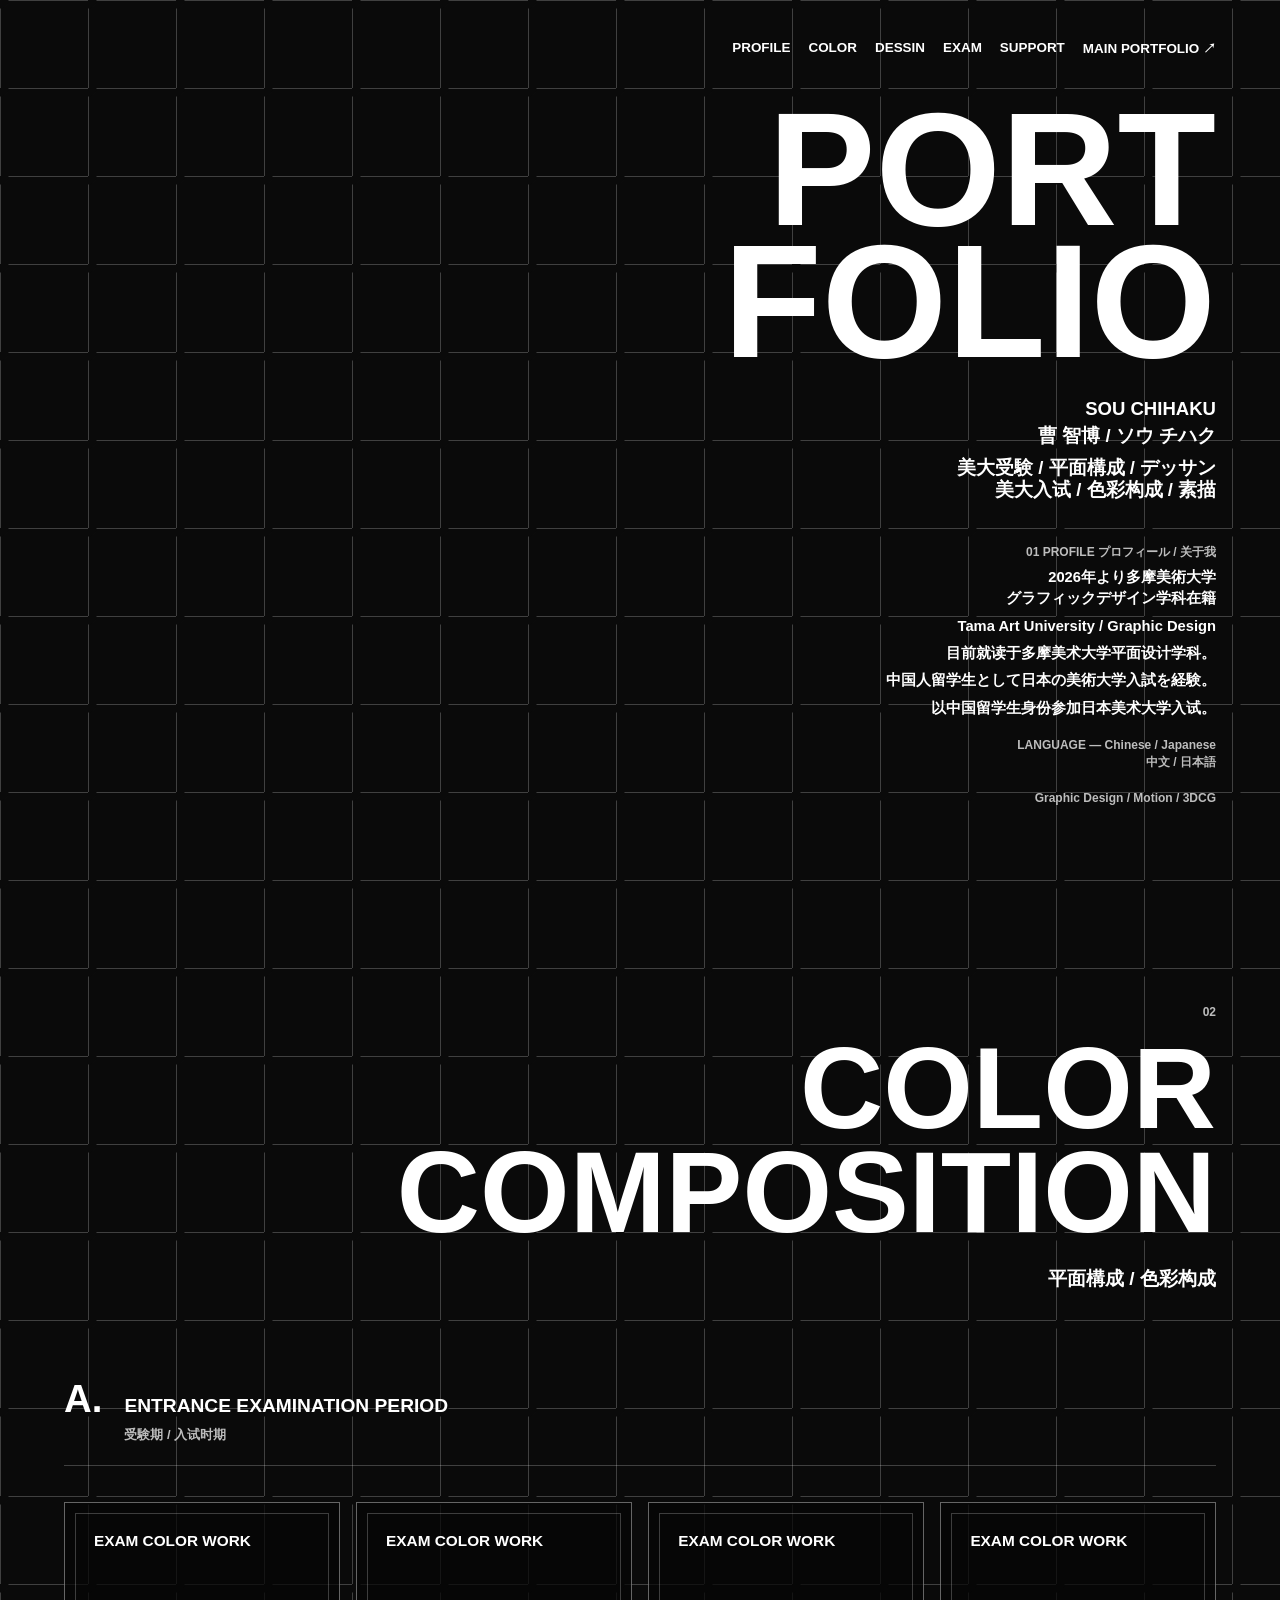
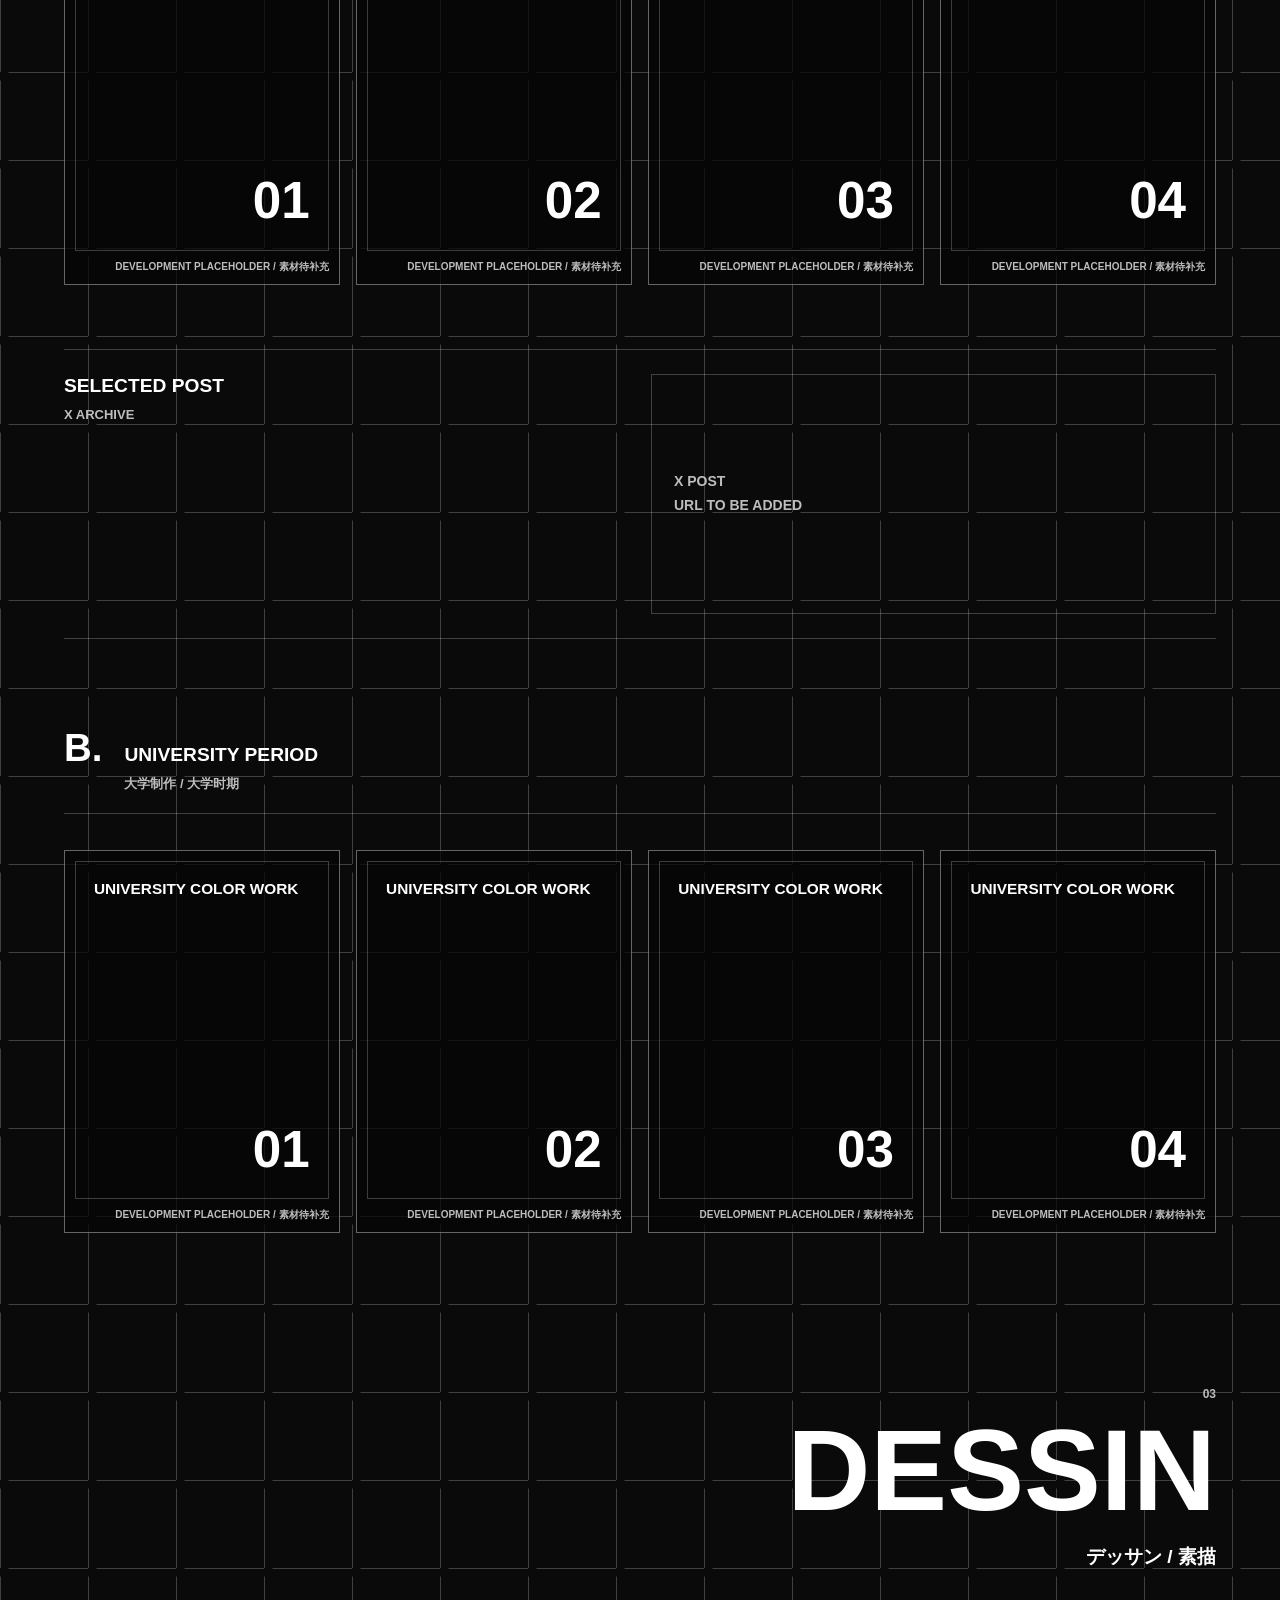
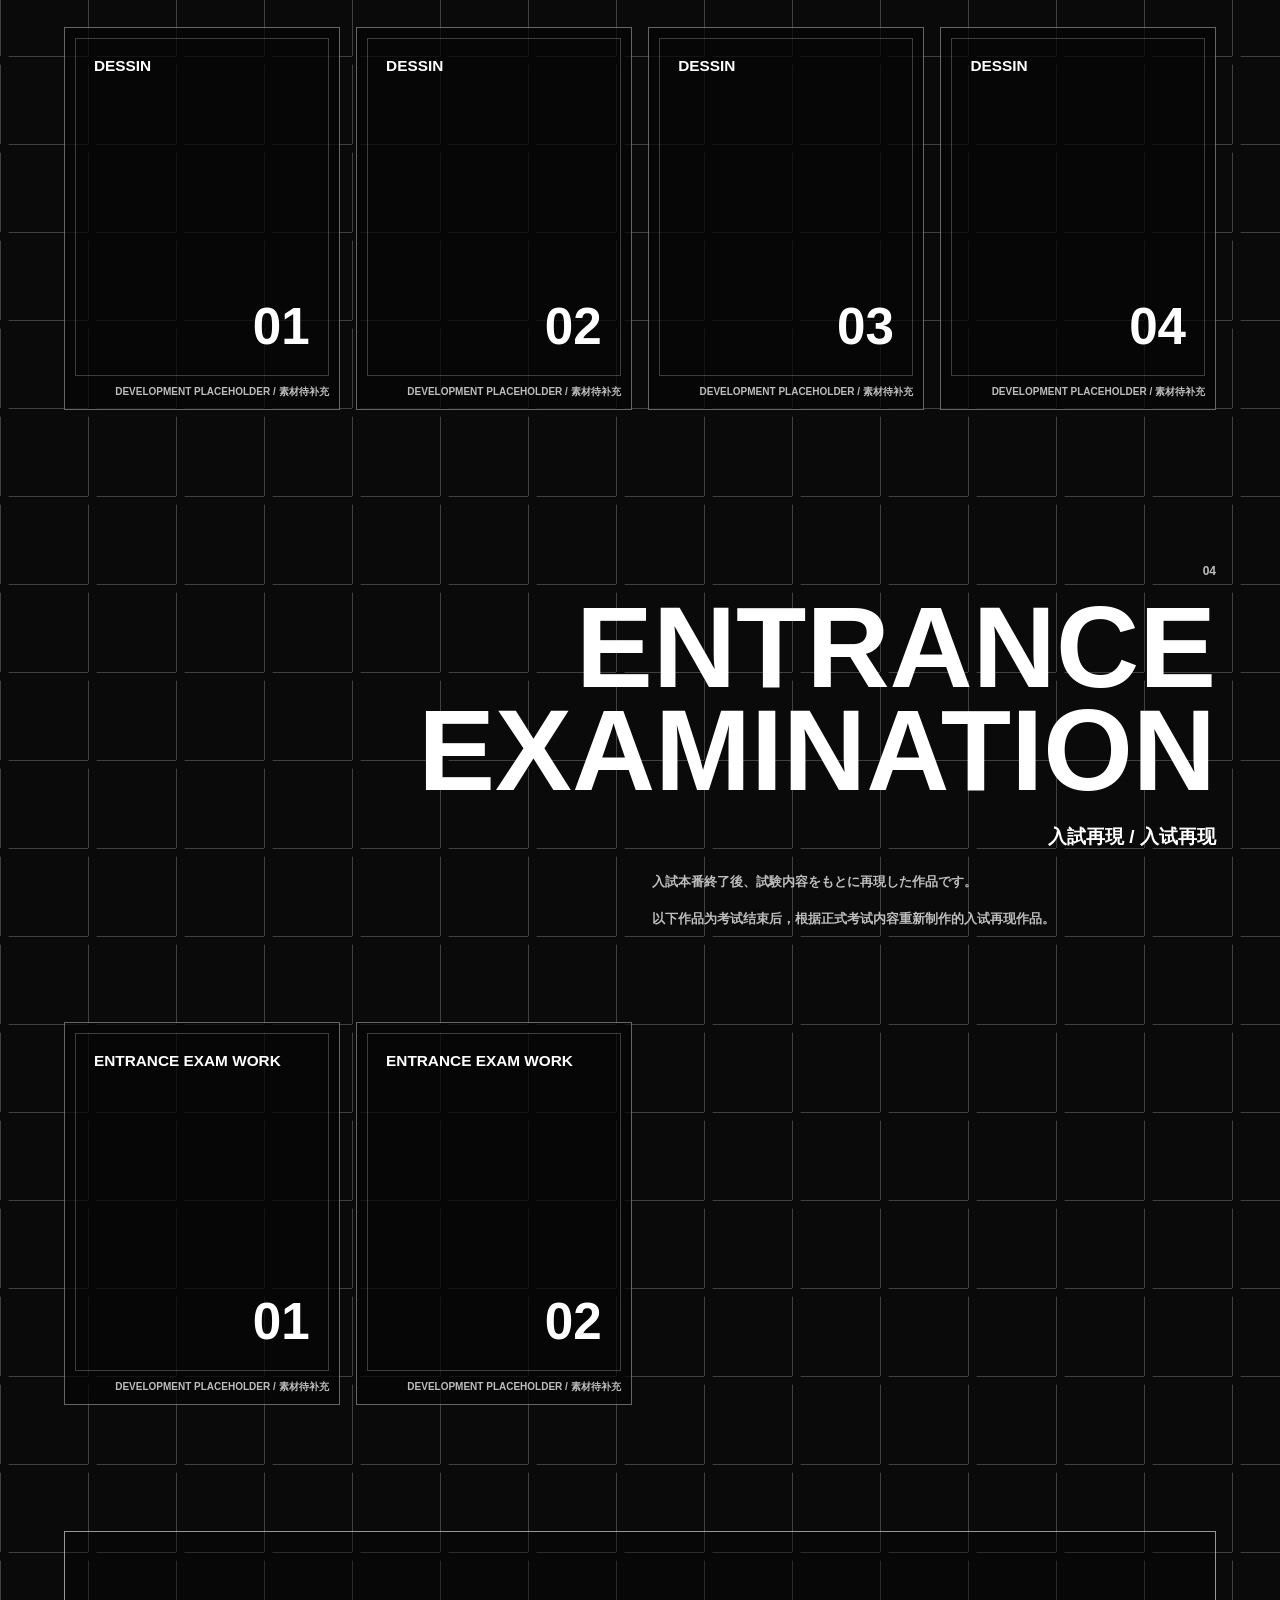
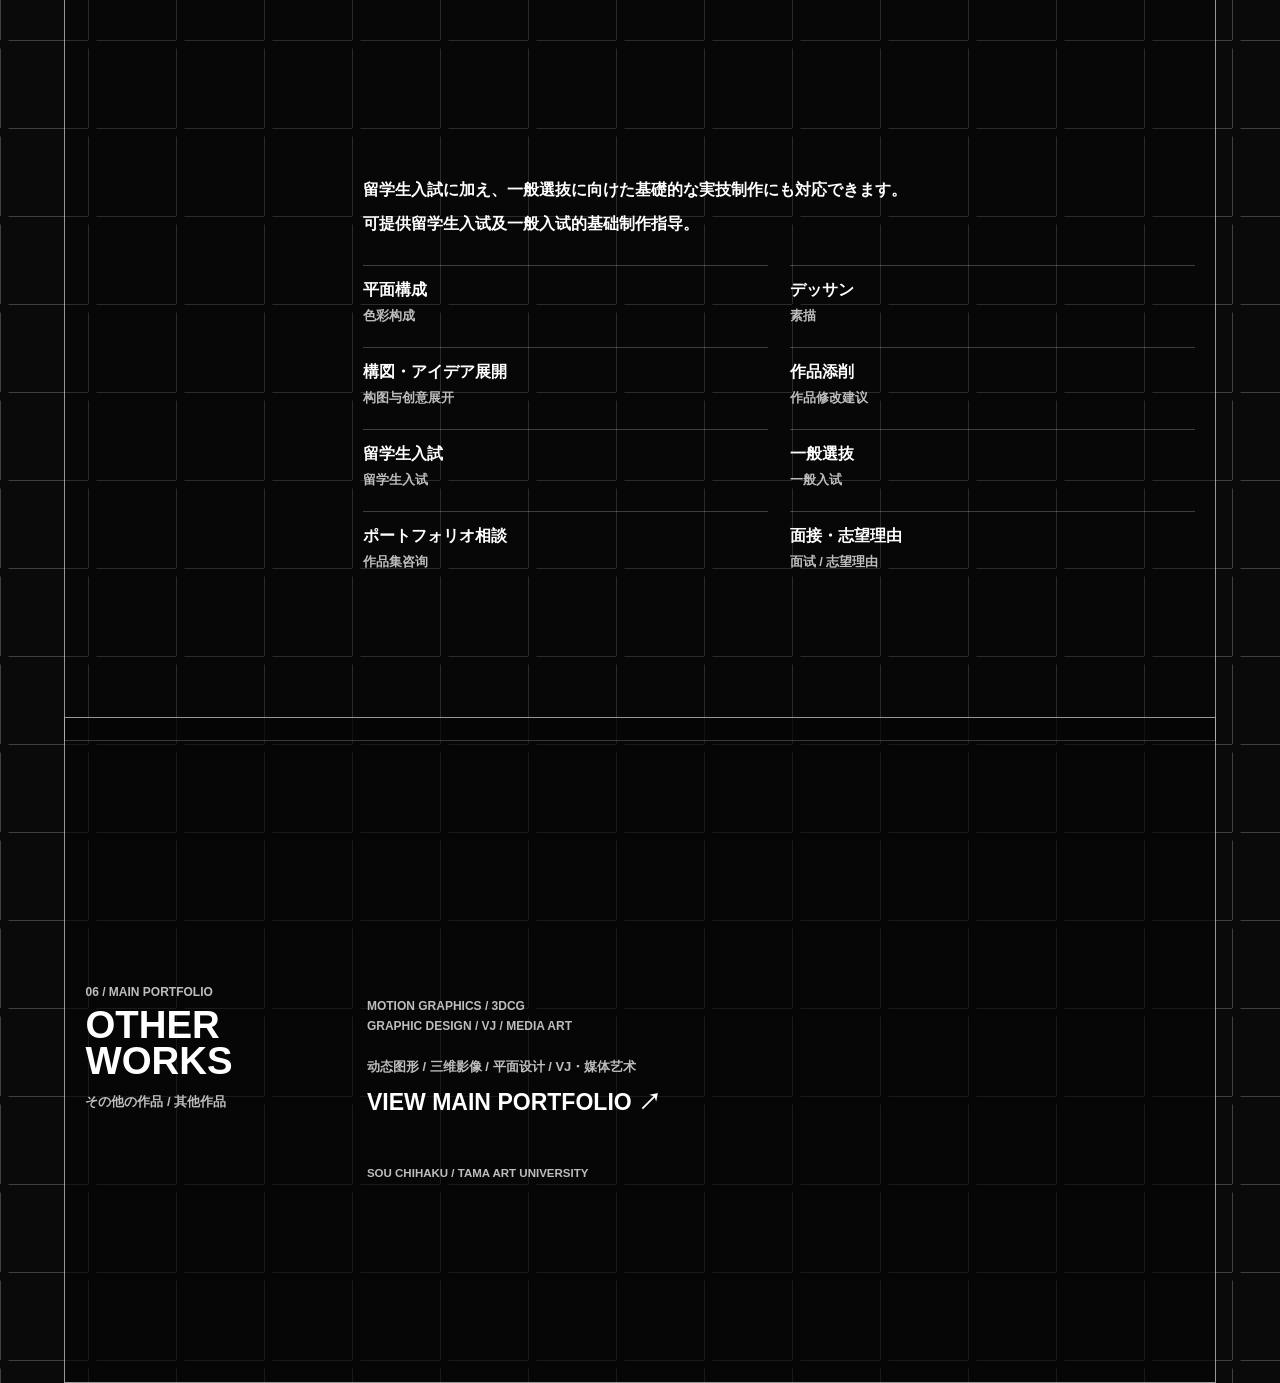
==== index.html @ 1d5bc22a "Build local exam portfolio using main portfolio design system" ====
<!doctype html>
<html lang="ja">
<head>
  <meta charset="utf-8">
  <meta name="viewport" content="width=device-width, initial-scale=1">
  <title>SOU CHIHAKU | 美大受験・入试作品集</title>
  <meta name="description" content="多摩美術大学グラフィックデザイン学科在籍。平面構成・デッサン・入試再現。曹智博的美术大学入试作品集与可指导内容。">
  <link rel="icon" href="favicon.svg" type="image/svg+xml">
  <link rel="stylesheet" href="styles.css">
  <link rel="stylesheet" href="exam.css">
  <script src="works.js" defer></script>
  <script src="exam.js" defer></script>
</head>
<body>
<a class="skip-link back-link" href="#profile">本文へ / 跳至正文</a>
<main class="poster" id="top" aria-label="SOU CHIHAKU exam portfolio">
  <div class="grid-field" aria-hidden="true"></div>
  <header class="site-header">
    <nav class="nav" aria-label="Portfolio navigation">
      <a href="#profile">PROFILE</a><a href="#color">COLOR</a><a href="#dessin">DESSIN</a><a href="#exam">EXAM</a><a href="#support">SUPPORT</a><a href="https://souchihaku.works" target="_blank" rel="noopener">MAIN PORTFOLIO ↗</a>
    </nav>
  </header>
  <section class="intro" id="profile" aria-label="01 Profile / プロフィール / 关于我">
    <h1>PORT<br>FOLIO</h1>
    <div class="hero-name"><p>SOU CHIHAKU</p><p>曹 智博 / ソウ チハク</p></div>
    <p class="hero-role"><span lang="ja">美大受験 / 平面構成 / デッサン</span><span lang="zh-CN">美大入试 / 色彩构成 / 素描</span></p>
    <div class="profile-lines">
      <p class="profile-label">01 PROFILE <span lang="ja">プロフィール</span> / <span lang="zh-CN">关于我</span></p>
      <p lang="ja">2026年より多摩美術大学<br>グラフィックデザイン学科在籍</p>
      <p lang="en">Tama Art University / Graphic Design</p>
      <p lang="zh-CN">目前就读于多摩美术大学平面设计学科。</p>
      <p lang="ja">中国人留学生として日本の美術大学入試を経験。</p>
      <p lang="zh-CN">以中国留学生身份参加日本美术大学入试。</p>
      <p class="profile-label">LANGUAGE — Chinese / Japanese<br><span lang="zh-CN">中文</span> / <span lang="ja">日本語</span></p>
      <p class="profile-label">Graphic Design / Motion / 3DCG</p>
    </div>
  </section>
  <section class="project-detail category-page exam-section" id="color" aria-labelledby="color-title">
    <header class="section-heading"><span class="section-number">02</span><h2 id="color-title">COLOR<br>COMPOSITION</h2><p><span lang="ja">平面構成</span> / <span lang="zh-CN">色彩构成</span></p></header>
    <section class="work-group" aria-labelledby="exam-color-title">
      <header class="period-heading"><span>A.</span><div><h3 id="exam-color-title">ENTRANCE EXAMINATION PERIOD</h3><p><span lang="ja">受験期</span> / <span lang="zh-CN">入试时期</span></p></div></header>
      <div class="dessin-gallery" data-works="examColor" aria-label="受験期の平面構成 / 入试时期色彩构成"></div>
      <aside class="x-archive" aria-labelledby="x-title">
        <div class="x-heading"><h3 id="x-title">SELECTED POST</h3><p>X ARCHIVE</p></div>
        <div class="x-content"><div id="x-embed"></div><p class="x-status" id="x-status" role="status">X POST<br>URL TO BE ADDED</p><a id="x-fallback" class="back-link" target="_blank" rel="noopener" hidden>View on X ↗</a></div>
      </aside>
    </section>
    <section class="work-group" aria-labelledby="university-color-title">
      <header class="period-heading"><span>B.</span><div><h3 id="university-color-title">UNIVERSITY PERIOD</h3><p><span lang="ja">大学制作</span> / <span lang="zh-CN">大学时期</span></p></div></header>
      <div class="dessin-gallery" data-works="universityColor" aria-label="大学制作の平面構成 / 大学时期色彩构成"></div>
    </section>
  </section>
  <section class="project-detail category-page exam-section" id="dessin" aria-labelledby="dessin-title">
    <header class="section-heading"><span class="section-number">03</span><h2 id="dessin-title">DESSIN</h2><p><span lang="ja">デッサン</span> / <span lang="zh-CN">素描</span></p></header>
    <div class="dessin-gallery" data-works="dessin" aria-label="デッサン作品 / 素描作品"></div>
  </section>
  <section class="project-detail category-page exam-section" id="exam" aria-labelledby="exam-title">
    <header class="section-heading"><span class="section-number">04</span><h2 id="exam-title">ENTRANCE<br>EXAMINATION</h2><p><span lang="ja">入試再現</span> / <span lang="zh-CN">入试再现</span></p></header>
    <div class="category-description"><p lang="ja">入試本番終了後、試験内容をもとに再現した作品です。</p><p lang="zh-CN">以下作品为考试结束后，根据正式考试内容重新制作的入试再现作品。</p></div>
    <div class="dessin-gallery" data-works="entranceExam" aria-label="入試再現作品 / 入试再现作品"></div>
  </section>
  <section class="about-section support-section" id="support" aria-labelledby="support-title">
    <div class="about-heading"><span>05</span><h2 id="support-title">SUPPORT</h2><p><span lang="ja">指導可能内容</span><br><span lang="zh-CN">可指导内容</span></p></div>
    <div class="about-copy support-copy">
      <div class="support-intro"><p lang="ja">留学生入試に加え、一般選抜に向けた基礎的な実技制作にも対応できます。</p><p lang="zh-CN">可提供留学生入试及一般入试的基础制作指导。</p></div>
      <dl class="support-list">
        <div><dt lang="ja">平面構成</dt><dd lang="zh-CN">色彩构成</dd></div>
        <div><dt lang="ja">デッサン</dt><dd lang="zh-CN">素描</dd></div>
        <div><dt lang="ja">構図・アイデア展開</dt><dd lang="zh-CN">构图与创意展开</dd></div>
        <div><dt lang="ja">作品添削</dt><dd lang="zh-CN">作品修改建议</dd></div>
        <div><dt lang="ja">留学生入試</dt><dd lang="zh-CN">留学生入试</dd></div>
        <div><dt lang="ja">一般選抜</dt><dd lang="zh-CN">一般入试</dd></div>
        <div><dt lang="ja">ポートフォリオ相談</dt><dd lang="zh-CN">作品集咨询</dd></div>
        <div><dt lang="ja">面接・志望理由</dt><dd lang="zh-CN">面试 / 志望理由</dd></div>
      </dl>
    </div>
  </section>
  <footer class="footer" id="other-works" aria-labelledby="other-title">
    <div class="contact-title"><span>06 / MAIN PORTFOLIO</span><h2 id="other-title">OTHER<br>WORKS</h2><p><span lang="ja">その他の作品</span> / <span lang="zh-CN">其他作品</span></p></div>
    <div class="contact-main other-main"><div class="contact-block"><span>Motion Graphics / 3DCG<br>Graphic Design / VJ / Media Art</span><p lang="zh-CN">动态图形 / 三维影像 / 平面设计 / VJ・媒体艺术</p><a href="https://souchihaku.works" target="_blank" rel="noopener">VIEW MAIN PORTFOLIO ↗</a></div></div>
    <p class="contact-school">SOU CHIHAKU / TAMA ART UNIVERSITY</p>
  </footer>
  <noscript><p class="no-script" lang="zh-CN">作品列表与图片预览需要 JavaScript。目前作品素材及 X Post URL 待补充。</p></noscript>
</main>
<div class="image-preview" role="dialog" aria-modal="true" aria-label="作品プレビュー / 作品预览" aria-hidden="true" inert>
  <button class="preview-close" type="button" aria-label="閉じる / 关闭预览">BACK</button><img alt=""><p></p>
</div>
</body>
</html>
---- styles.css ----
:root {
  --paper: #050505;
  --ink: #ffffff;
  --muted: #bdbdbd;
  --signal: #ffffff;
  --signal-soft: #ffffff;
  --rule: rgba(255, 255, 255, 0.22);
  --gap-dot: var(--paper);
  --cell: clamp(42px, 7vw, 88px);
  --line: 1px;
  --dot: clamp(11px, 1.25vw, 18px);
  --blur-progress: 0;
  --about-progress: 0;
  --note-progress: 0;
  font-family:
    Helvetica Neue,
    Helvetica,
    Arial,
    Hiragino Kaku Gothic ProN,
    Yu Gothic,
    Meiryo,
    sans-serif;
}

* {
  box-sizing: border-box;
}

html {
  min-height: 100%;
  background: var(--paper);
  scroll-behavior: smooth;
}

body {
  min-height: 100vh;
  margin: 0;
  color: var(--ink);
  background: var(--paper);
}

a {
  color: inherit;
  text-decoration: none;
}

.poster {
  position: relative;
  min-height: 100vh;
  overflow-x: hidden;
  overflow-y: visible;
  isolation: isolate;
  display: grid;
  grid-template-columns: minmax(22px, 5vw) repeat(12, 1fr) minmax(22px, 5vw);
  grid-template-rows: auto auto auto auto;
  gap: 0;
}

.grid-field {
  position: absolute;
  inset: 0;
  z-index: -1;
  background-color: var(--paper);
  background-image:
    radial-gradient(circle at 0 0, var(--gap-dot) 0 calc(var(--dot) / 2), transparent calc(var(--dot) / 2 + 1px)),
    linear-gradient(to right, var(--rule) 0 var(--line), transparent var(--line) var(--cell)),
    linear-gradient(to bottom, var(--rule) 0 var(--line), transparent var(--line) var(--cell));
  background-size: var(--cell) var(--cell), var(--cell) var(--cell), var(--cell) var(--cell);
  background-position: 0 0;
}

.grid-field::before {
  content: "";
  position: absolute;
  inset: 0;
  background: rgba(255, 255, 255, 0.02);
  pointer-events: none;
}

.site-header,
.intro,
.about-section,
.section-index,
.portfolio-note,
.footer {
  grid-column: 2 / 14;
}

.site-header {
  position: relative;
  z-index: 2;
  display: grid;
  grid-template-columns: repeat(12, 1fr);
  align-items: start;
  padding-top: clamp(18px, 3vw, 34px);
}

.nav {
  grid-column: 7 / 13;
  display: flex;
  justify-content: flex-end;
  gap: 18px;
  padding-top: 6px;
  text-align: right;
  font-size: clamp(12px, 1.05vw, 15px);
  font-weight: 700;
  text-transform: uppercase;
}

.nav a {
  position: relative;
  display: inline-block;
  color: var(--signal);
  transition:
    opacity 170ms ease,
    transform 170ms ease;
}

.nav a:hover,
.nav a:focus-visible {
  color: var(--ink);
  opacity: 0.72;
  transform: translateY(-3px);
  outline: none;
}

.intro {
  min-height: calc(100vh - clamp(66px, 8vw, 96px));
  display: grid;
  grid-template-columns: repeat(12, 1fr);
  grid-template-rows: 1fr auto auto auto auto 1fr;
  align-items: end;
  text-align: right;
  padding: clamp(24px, 5vh, 62px) 0 clamp(92px, 16vh, 172px);
}

h1 {
  grid-column: 4 / 13;
  grid-row: 2;
  margin: 0;
  font-size: clamp(66px, 12.6vw, 184px);
  line-height: 0.82;
  font-weight: 900;
  letter-spacing: 0;
  text-transform: uppercase;
  text-wrap: balance;
  color: var(--ink);
}

.profile-lines {
  grid-column: 7 / 13;
  grid-row: 5;
  align-self: end;
  margin-top: clamp(18px, 3.2vh, 46px);
  margin-bottom: 0;
  padding: 0;
  background: transparent;
}

.hero-name {
  grid-column: 7 / 13;
  grid-row: 3;
  align-self: end;
  margin-top: clamp(18px, 3vh, 34px);
  padding: 0;
  background: transparent;
}

.hero-role {
  grid-column: 7 / 13;
  grid-row: 4;
  align-self: end;
  margin: 8px 0 0;
  padding: 0;
  font-size: clamp(15px, 1.45vw, 22px);
  font-weight: 800;
  line-height: 1.15;
}

.hero-name p,
.profile-lines p {
  margin: 0;
  padding: 3px 0;
  font-size: clamp(15px, 1.45vw, 22px);
  font-weight: 800;
  line-height: 1.15;
}

.about-section {
  position: relative;
  z-index: 2;
  display: grid;
  grid-template-columns: repeat(12, 1fr);
  align-content: center;
  min-height: 100vh;
  padding: clamp(78px, 8vw, 124px) clamp(10px, 1.6vw, 22px) clamp(22px, 2vw, 34px);
  border: 1px solid rgba(255, 255, 255, 0.58);
  background: rgba(5, 5, 5, calc(0.34 + (0.34 * var(--about-progress))));
  backdrop-filter: blur(calc(0px + (36px * var(--about-progress))));
  -webkit-backdrop-filter: blur(calc(0px + (36px * var(--about-progress))));
  text-align: left;
  transform: translateY(calc(24px * (1 - var(--about-progress))));
}

.about-heading {
  position: absolute;
  left: clamp(10px, 1.6vw, 22px);
  top: clamp(14px, 1.6vw, 22px);
  z-index: 3;
  max-width: min(28vw, 190px);
  text-align: left;
  opacity: var(--about-progress);
  transform: translateX(calc(-58px + (58px * var(--about-progress))));
  transition:
    opacity 120ms linear,
    transform 120ms linear;
  pointer-events: none;
}

.about-heading span {
  display: block;
  margin-bottom: 5px;
  color: var(--muted);
  font-size: 12px;
  font-weight: 900;
  text-transform: uppercase;
}

.about-heading strong {
  display: block;
  color: var(--ink);
  font-size: clamp(26px, 3vw, 48px);
  line-height: 0.94;
  font-weight: 900;
  text-transform: uppercase;
}

.about-copy {
  grid-column: 2 / 10;
  display: grid;
  justify-items: start;
  gap: clamp(10px, 1.1vw, 16px);
  text-align: left;
  opacity: calc(0.38 + (0.62 * var(--about-progress)));
  transform: translateY(calc(22px * (1 - var(--about-progress))));
}

.about-copy p {
  margin: 0;
  color: var(--ink);
  font-size: clamp(14px, 1.25vw, 19px);
  font-weight: 800;
  line-height: 1.48;
  text-align: left;
}

.section-index {
  display: grid;
  grid-template-columns: repeat(5, minmax(0, 1fr));
  gap: clamp(8px, 1.1vw, 14px);
  position: relative;
  z-index: 1;
  margin-top: 0;
  padding: clamp(78px, 8vw, 124px) clamp(10px, 1.6vw, 22px) clamp(22px, 2vw, 34px);
  border: 1px solid rgba(255, 255, 255, 0.58);
  background: transparent;
  text-align: right;
  transform: translateY(calc(24px * (1 - var(--blur-progress))));
  box-shadow: none;
  min-height: 100vh;
  align-content: center;
}

.section-index::before {
  content: none;
  pointer-events: none;
}

.section-index::after {
  content: "";
  position: absolute;
  inset: 0;
  z-index: 1;
  background: rgba(5, 5, 5, calc(0.42 + (0.54 * var(--blur-progress))));
  backdrop-filter: blur(calc(0px + (118px * var(--blur-progress)))) brightness(calc(1 + (0.72 * var(--blur-progress))));
  -webkit-backdrop-filter: blur(calc(0px + (118px * var(--blur-progress)))) brightness(calc(1 + (0.72 * var(--blur-progress))));
  pointer-events: none;
}

.scroll-note {
  position: absolute;
  left: clamp(10px, 1.6vw, 22px);
  top: clamp(14px, 1.6vw, 22px);
  z-index: 3;
  max-width: min(42vw, 360px);
  text-align: left;
  opacity: var(--blur-progress);
  transform: translateX(calc(-58px + (58px * var(--blur-progress))));
  transition:
    opacity 120ms linear,
    transform 120ms linear;
  pointer-events: none;
}

.scroll-note strong {
  display: block;
  color: var(--ink);
  font-size: clamp(26px, 3vw, 48px);
  line-height: 0.94;
  font-weight: 900;
  text-transform: uppercase;
}

.work-card {
  position: relative;
  z-index: 3;
  aspect-ratio: 4 / 5;
  min-width: 0;
  display: grid;
  grid-template-rows: minmax(0, 72%) minmax(0, 28%);
  border: 1px solid rgba(255, 255, 255, 0.86);
  background: rgba(5, 5, 5, 0.74);
  overflow: hidden;
  cursor: pointer;
  transition:
    background 180ms ease,
    border-color 180ms ease,
    transform 180ms ease;
}

.work-card .image-slot {
  margin: 6px;
  min-height: 0;
}

.work-card .work-copy {
  min-height: 0;
  overflow: hidden;
}

.work-card:hover,
.work-card:focus-visible {
  border-color: #ffffff;
  background: rgba(255, 255, 255, 0.08);
  transform: translateY(-6px);
  outline: none;
}

.image-slot {
  position: relative;
  margin: clamp(7px, 0.9vw, 12px);
  border: 1px solid rgba(255, 255, 255, 0.62);
  background:
    linear-gradient(135deg, transparent calc(50% - 1px), rgba(255, 255, 255, 0.56) calc(50% - 1px) calc(50% + 1px), transparent calc(50% + 1px)),
    linear-gradient(45deg, transparent calc(50% - 1px), rgba(255, 255, 255, 0.56) calc(50% - 1px) calc(50% + 1px), transparent calc(50% + 1px)),
    rgba(255, 255, 255, 0.08);
  overflow: hidden;
  transition:
    border-color 180ms ease,
    background 180ms ease;
}

.image-slot img {
  position: absolute;
  inset: 0;
  width: 100%;
  height: 100%;
  object-fit: cover;
  filter: none;
  opacity: 0.82;
  transition:
    opacity 180ms ease,
    transform 220ms ease,
    filter 180ms ease;
}

.image-slot video {
  position: absolute;
  inset: 0;
  width: 100%;
  height: 100%;
  object-fit: cover;
  opacity: 0.86;
  transition:
    opacity 180ms ease,
    transform 220ms ease;
}

.video-fallback {
  position: absolute;
  inset: 0;
  z-index: 2;
  display: grid;
  place-items: center;
  padding: 16px;
  color: var(--muted);
  background: #050505;
  font-size: 11px;
  font-weight: 800;
  text-align: center;
  text-transform: uppercase;
}

.video-fallback[hidden] {
  display: none;
}

.deferred-video {
  position: relative;
}

.video-load-button {
  position: absolute;
  z-index: 3;
  top: 50%;
  left: 50%;
  min-width: 88px;
  min-height: 44px;
  padding: 10px 18px;
  border: 1px solid rgba(255, 255, 255, 0.82);
  border-radius: 0;
  color: var(--ink);
  background: rgba(5, 5, 5, 0.78);
  font: inherit;
  font-size: 12px;
  font-weight: 900;
  letter-spacing: 0;
  cursor: pointer;
  transform: translate(-50%, -50%);
  transition: background 160ms ease, color 160ms ease;
}

.video-load-button:hover,
.video-load-button:focus-visible {
  color: #050505;
  background: var(--ink);
  outline: none;
}

.video-load-button[hidden] {
  display: none;
}

.image-slot::before,
.image-slot::after {
  content: "";
  position: absolute;
  inset: 0;
  opacity: 0;
  transition:
    opacity 180ms ease,
    transform 240ms ease;
}

.image-slot::before {
  background:
    repeating-linear-gradient(90deg, rgba(255, 255, 255, 0.16) 0 1px, transparent 1px 12px),
    linear-gradient(135deg, rgba(255, 255, 255, 0.24), transparent 48%);
  transform: translateX(-22%);
}

.image-slot::after {
  inset: auto 9px 9px auto;
  width: 34px;
  height: 34px;
  border: 1px solid rgba(255, 255, 255, 0.9);
  background: rgba(255, 255, 255, 0.16);
  transform: scale(0.72);
}

.work-card:hover .image-slot,
.work-card:focus-visible .image-slot {
  border-color: #ffffff;
}

.work-card:hover .image-slot img,
.work-card:focus-visible .image-slot img,
.work-card:hover .image-slot video,
.work-card:focus-visible .image-slot video {
  opacity: 1;
  transform: scale(1.06);
  filter: none;
}

.work-card:hover .image-slot::before,
.work-card:focus-visible .image-slot::before,
.work-card:hover .image-slot::after,
.work-card:focus-visible .image-slot::after {
  opacity: 1;
  transform: translateX(0) scale(1);
}

.preview-dessin::before {
  background:
    repeating-linear-gradient(18deg, rgba(255, 255, 255, 0.2) 0 1px, transparent 1px 14px),
    radial-gradient(circle at 36% 42%, rgba(255, 255, 255, 0.24), transparent 26%);
}

.preview-dessin img {
  object-position: center top;
}

.preview-graphic img {
  object-fit: contain;
  object-position: center center;
  background: #050505;
}

.preview-media img {
  object-fit: cover;
  object-position: center center;
  background: #050505;
}

.preview-graphic::before {
  background:
    linear-gradient(90deg, rgba(255, 255, 255, 0.28) 0 28%, transparent 28% 34%, rgba(255, 255, 255, 0.18) 34% 62%, transparent 62%),
    repeating-linear-gradient(0deg, transparent 0 15px, rgba(255, 255, 255, 0.12) 15px 16px);
}

.preview-media::before {
  background:
    radial-gradient(circle at 30% 44%, rgba(255, 255, 255, 0.28), transparent 18%),
    radial-gradient(circle at 66% 52%, rgba(255, 255, 255, 0.2), transparent 22%),
    linear-gradient(135deg, transparent, rgba(255, 255, 255, 0.16));
}

.preview-motion::before {
  background:
    repeating-linear-gradient(90deg, rgba(255, 255, 255, 0.2) 0 18px, transparent 18px 28px),
    linear-gradient(135deg, rgba(255, 255, 255, 0.2), transparent 52%);
}

.preview-3dcg::before {
  background:
    repeating-linear-gradient(60deg, rgba(255, 255, 255, 0.18) 0 1px, transparent 1px 13px),
    linear-gradient(135deg, rgba(255, 255, 255, 0.24), transparent 48%),
    radial-gradient(circle at 64% 38%, rgba(255, 255, 255, 0.2), transparent 22%);
}

.preview-3dcg img {
  object-fit: cover;
  object-position: center 38%;
}

.preview-university::before {
  background:
    linear-gradient(90deg, transparent 0 18%, rgba(255, 255, 255, 0.22) 18% 19%, transparent 19% 44%, rgba(255, 255, 255, 0.16) 44% 45%, transparent 45%),
    linear-gradient(0deg, transparent 0 30%, rgba(255, 255, 255, 0.24) 30% 31%, transparent 31%);
}

.work-copy {
  min-height: clamp(56px, 5.3vw, 74px);
  display: grid;
  grid-template-rows: auto auto minmax(2.24em, auto);
  align-content: end;
  justify-items: end;
  padding: clamp(8px, 0.9vw, 12px);
  text-align: right;
}

.work-copy span {
  color: var(--signal);
  font-size: clamp(11px, 0.9vw, 13px);
  font-weight: 900;
  transition: transform 180ms ease;
}

.work-card:hover .work-copy span,
.work-card:focus-visible .work-copy span {
  transform: translateX(-8px);
}

.work-copy h3 {
  margin: 3px 0 0;
  color: var(--ink);
  font-size: clamp(14px, 1.18vw, 19px);
  line-height: 0.95;
  font-weight: 900;
  text-transform: uppercase;
  transition:
    opacity 180ms ease,
    transform 180ms ease;
}

.work-copy p {
  display: -webkit-box;
  margin: 5px 0 0;
  min-height: 2.24em;
  overflow: hidden;
  color: var(--signal-soft);
  font-size: clamp(9px, 0.78vw, 12px);
  line-height: 1.12;
  font-weight: 800;
  text-transform: uppercase;
  -webkit-box-orient: vertical;
  -webkit-line-clamp: 2;
  transition:
    color 180ms ease,
    opacity 180ms ease,
    transform 180ms ease;
}

.work-card:hover .work-copy h3,
.work-card:focus-visible .work-copy h3 {
  opacity: 0.86;
  transform: translateX(-8px);
}

.work-card:hover .work-copy p,
.work-card:focus-visible .work-copy p {
  color: var(--ink);
  opacity: 0.72;
  transform: translateX(-8px);
}

.portfolio-note {
  position: relative;
  z-index: 2;
  display: grid;
  grid-template-columns: repeat(12, 1fr);
  align-content: start;
  min-height: clamp(390px, 52vh, 560px);
  padding: clamp(104px, 10vw, 142px) clamp(10px, 1.6vw, 22px) clamp(48px, 5vw, 72px);
  border: 1px solid rgba(255, 255, 255, 0.58);
  background: rgba(5, 5, 5, calc(0.38 + (0.3 * var(--note-progress))));
  backdrop-filter: blur(calc(0px + (32px * var(--note-progress))));
  -webkit-backdrop-filter: blur(calc(0px + (32px * var(--note-progress))));
  text-align: left;
}

.portfolio-note-heading {
  position: absolute;
  left: clamp(10px, 1.6vw, 22px);
  top: clamp(14px, 1.6vw, 22px);
  z-index: 3;
  max-width: min(42vw, 360px);
  text-align: left;
  opacity: var(--note-progress);
  transform: translateX(calc(-54px + (54px * var(--note-progress))));
  pointer-events: none;
}

.portfolio-note-heading span {
  display: block;
  margin-bottom: 5px;
  color: var(--muted);
  font-size: 12px;
  font-weight: 900;
  text-transform: uppercase;
}

.portfolio-note-heading h2 {
  margin: 0;
  color: var(--ink);
  font-size: clamp(26px, 3vw, 48px);
  line-height: 0.94;
  font-weight: 900;
  text-transform: uppercase;
}

.portfolio-note-copy {
  grid-column: 2 / 10;
  display: grid;
  gap: clamp(18px, 2vw, 28px);
  align-self: start;
  padding-top: clamp(18px, 2.2vw, 34px);
  opacity: calc(0.28 + (0.72 * var(--note-progress)));
  transform: translateY(calc(24px * (1 - var(--note-progress))));
}

.portfolio-note-copy p {
  margin: 0;
  color: var(--ink);
  font-size: clamp(16px, 1.55vw, 23px);
  line-height: 1.62;
  font-weight: 800;
}

.footer {
  position: relative;
  z-index: 2;
  min-height: clamp(560px, 74vh, 760px);
  display: grid;
  grid-template-columns: repeat(12, 1fr);
  gap: clamp(10px, 1.3vw, 18px);
  align-content: center;
  padding: clamp(70px, 7vw, 104px) clamp(10px, 1.6vw, 22px) clamp(22px, 2vw, 34px);
  border: 1px solid rgba(255, 255, 255, 0.58);
  background: rgba(5, 5, 5, 0.64);
  text-align: left;
  color: var(--signal);
  font-size: 13px;
  font-weight: 800;
}

.contact-title {
  grid-column: 1 / 4;
  align-self: start;
}

.contact-title span,
.contact-block span {
  display: block;
  margin-bottom: 8px;
  color: var(--muted);
  font-size: 12px;
  font-weight: 900;
  text-transform: uppercase;
}

.contact-title strong {
  display: block;
  color: var(--ink);
  font-size: clamp(26px, 3vw, 48px);
  line-height: 0.94;
  font-weight: 900;
  text-transform: uppercase;
}

.contact-main {
  grid-column: 4 / 13;
  display: grid;
  grid-template-columns: repeat(2, minmax(0, 1fr));
  gap: clamp(26px, 3vw, 46px);
  align-self: center;
}

.contact-block {
  display: grid;
  justify-items: start;
  gap: clamp(10px, 1vw, 14px);
}

.contact-entry {
  display: grid;
  gap: 4px;
}

.contact-entry small {
  color: var(--muted);
  font-size: 10px;
  font-weight: 900;
  text-transform: uppercase;
}

.contact-block a {
  color: var(--ink);
  font-size: clamp(16px, 1.8vw, 28px);
  font-weight: 900;
  line-height: 1.08;
  text-decoration: none;
  transition:
    opacity 170ms ease,
    transform 170ms ease;
}

.contact-block a[href^="mailto:"] {
  text-transform: lowercase;
}

.contact-block a:hover,
.contact-block a:focus-visible {
  opacity: 0.72;
  transform: translateX(8px);
  outline: none;
}

.sns-block a {
  display: grid;
  grid-template-columns: clamp(42px, 4.2vw, 60px) 1fr;
  gap: clamp(12px, 1.2vw, 18px);
  align-items: center;
}

.sns-block strong,
.sns-block em {
  font-style: normal;
}

.sns-block strong {
  display: grid;
  place-items: center;
  aspect-ratio: 1 / 1;
  border: 1px solid rgba(255, 255, 255, 0.72);
  color: var(--paper);
  background: var(--ink);
  font-size: clamp(14px, 1.25vw, 18px);
  font-weight: 900;
  line-height: 1;
}

.sns-block em {
  color: var(--ink);
  font-size: clamp(16px, 1.8vw, 28px);
  font-weight: 900;
}

.contact-school {
  grid-column: 4 / 13;
  align-self: end;
  margin: clamp(18px, 2vw, 28px) 0 0;
  color: var(--muted);
  font-size: clamp(10px, 0.9vw, 13px);
  font-weight: 900;
  text-transform: uppercase;
}

.project-page {
  min-height: 100vh;
  display: grid;
  grid-template-columns: minmax(22px, 5vw) repeat(12, 1fr) minmax(22px, 5vw);
  position: relative;
  overflow: hidden;
  isolation: isolate;
}

.project-detail {
  grid-column: 2 / 14;
  min-height: 100vh;
  display: grid;
  grid-template-columns: repeat(12, 1fr);
  align-content: center;
  gap: 22px;
  text-align: right;
  padding: clamp(34px, 5vw, 72px) 0;
}

.back-link {
  grid-column: 1 / 13;
  justify-self: end;
  min-width: 86px;
  min-height: 38px;
  display: inline-grid;
  place-items: center;
  border: 1px solid rgba(255, 255, 255, 0.86);
  color: var(--ink);
  background: rgba(5, 5, 5, 0.82);
  font-size: 14px;
  font-weight: 900;
  text-transform: uppercase;
  transition:
    background 160ms ease,
    color 160ms ease;
}

.back-link:hover,
.back-link:focus-visible {
  background: var(--ink);
  color: var(--paper);
  outline: none;
}

.project-detail h1 {
  grid-column: 4 / 13;
  margin: 0;
  font-size: clamp(54px, 11vw, 164px);
  line-height: 0.86;
}

.project-detail p {
  grid-column: 7 / 13;
  margin: 0;
  color: var(--ink);
  font-size: clamp(16px, 1.5vw, 24px);
  font-weight: 800;
  line-height: 1.22;
}

.project-detail .project-note {
  margin-bottom: -12px;
  font-size: clamp(14px, 1.2vw, 18px);
}

.category-page {
  align-content: start;
  gap: clamp(16px, 1.8vw, 24px);
  padding-top: clamp(28px, 4vw, 58px);
}

.category-page > .back-link {
  margin-bottom: clamp(8px, 1.2vw, 18px);
}

.category-page > h1 {
  font-size: clamp(44px, 9vw, 132px);
  line-height: 0.9;
}

.category-page > p {
  margin-bottom: clamp(10px, 1.6vw, 24px);
}

.category-description {
  grid-column: 7 / 13;
  display: grid;
  gap: clamp(10px, 1.1vw, 16px);
  margin: 0 0 clamp(20px, 2.6vw, 40px);
  text-align: left;
}

.category-description p {
  grid-column: auto;
  margin: 0;
  color: var(--muted);
  font-size: clamp(12px, 1vw, 15px);
  line-height: 1.72;
  font-weight: 700;
}

.project-placeholder {
  grid-column: 5 / 13;
  aspect-ratio: 16 / 7;
  border: 1px solid rgba(255, 255, 255, 0.72);
  background:
    linear-gradient(135deg, transparent calc(50% - 1px), rgba(255, 255, 255, 0.5) calc(50% - 1px) calc(50% + 1px), transparent calc(50% + 1px)),
    linear-gradient(45deg, transparent calc(50% - 1px), rgba(255, 255, 255, 0.5) calc(50% - 1px) calc(50% + 1px), transparent calc(50% + 1px)),
    rgba(5, 5, 5, 0.78);
}

.project-cover {
  grid-column: 6 / 13;
  margin: 10px 0 32px;
  border: 1px solid rgba(255, 255, 255, 0.72);
  background: rgba(5, 5, 5, 0.82);
}

.project-cover img {
  display: block;
  width: 100%;
  max-height: 76vh;
  object-fit: contain;
  filter: none;
}

.project-cover figcaption,
.project-video figcaption {
  padding: 10px 0 0;
  color: var(--muted);
  font-size: 12px;
  font-weight: 900;
  text-align: right;
  text-transform: uppercase;
}

.cg-cover {
  grid-column: 3 / 13;
  margin-top: clamp(26px, 4vw, 54px);
}

.cg-cover img {
  width: 100%;
  max-height: none;
  aspect-ratio: 4 / 5;
  object-fit: cover;
  object-position: center 42%;
}

.cg-index-page {
  align-content: start;
}

.cg-index-cover {
  grid-column: 7 / 13;
  width: min(100%, 420px);
  justify-self: end;
  margin: clamp(22px, 3vw, 42px) 0 clamp(84px, 12vh, 150px);
}

.cg-index-cover img {
  width: 100%;
  height: min(52vh, 525px);
  object-fit: contain;
  object-position: center;
  background: #050505;
}

.cg-project-list {
  grid-column: 1 / 13;
  display: grid;
  grid-template-columns: repeat(4, minmax(0, 1fr));
  gap: clamp(12px, 1.4vw, 20px);
  margin-top: clamp(16px, 2vw, 28px);
}

.cg-project-card {
  grid-column: 1 / 2;
  display: grid;
  gap: 12px;
  padding: clamp(9px, 1vw, 14px);
  border: 1px solid rgba(255, 255, 255, 0.46);
  background: rgba(5, 5, 5, 0.76);
  text-align: left;
  transition:
    border-color 180ms ease,
    transform 180ms ease;
}

.cg-project-card:hover,
.cg-project-card:focus-visible {
  border-color: var(--ink);
  transform: translateY(-5px);
  outline: none;
}

.cg-project-card img {
  display: block;
  width: 100%;
  aspect-ratio: 1 / 1;
  object-fit: cover;
  object-position: center 42%;
}

.cg-project-card video {
  display: block;
  width: 100%;
  aspect-ratio: 1 / 1;
  object-fit: cover;
  background: #050505;
}

.motion-index-cover {
  grid-column: 7 / 13;
  width: min(100%, 520px);
  justify-self: end;
  margin: clamp(22px, 3vw, 42px) 0 clamp(84px, 12vh, 150px);
}

.motion-index-cover video {
  display: block;
  width: 100%;
  max-height: min(56vh, 520px);
  aspect-ratio: 1 / 1;
  object-fit: cover;
  background: #050505;
}

.motion-project-card {
  grid-column: auto;
}

.motion-main-video {
  grid-column: 2 / 13;
  margin-top: clamp(44px, 6vw, 86px);
}

.motion-main-video video {
  aspect-ratio: 16 / 9;
  object-fit: contain;
}

.process-empty {
  display: grid;
  place-items: center;
  min-height: clamp(220px, 24vw, 340px);
  aspect-ratio: 16 / 9;
  border: 1px solid rgba(255, 255, 255, 0.28);
  color: var(--muted);
  background:
    linear-gradient(135deg, transparent calc(50% - 1px), rgba(255, 255, 255, 0.4) calc(50% - 1px) calc(50% + 1px), transparent calc(50% + 1px)),
    linear-gradient(45deg, transparent calc(50% - 1px), rgba(255, 255, 255, 0.28) calc(50% - 1px) calc(50% + 1px), transparent calc(50% + 1px)),
    rgba(5, 5, 5, 0.86);
  font-size: 11px;
  font-weight: 900;
  letter-spacing: 0.08em;
}

.cg-project-card div {
  display: grid;
  gap: 5px;
}

.cg-project-card span {
  color: var(--muted);
  font-size: 10px;
  font-weight: 900;
  text-transform: uppercase;
}

.cg-project-card h2 {
  margin: 0;
  color: var(--ink);
  font-size: clamp(15px, 1.3vw, 21px);
  line-height: 1.16;
  font-weight: 900;
}

.cg-project-card p {
  grid-column: auto;
  margin: 0;
  color: var(--muted);
  font-size: 10px;
  line-height: 1.35;
  font-weight: 800;
  text-transform: uppercase;
}

.cg-project-card div::after,
.dessin-gallery figcaption::after,
.university-series-copy::after {
  content: "View Details →";
  display: block;
  margin-top: clamp(8px, 0.8vw, 12px);
  color: var(--muted);
  font-size: clamp(8px, 0.66vw, 10px);
  line-height: 1;
  font-weight: 900;
  text-transform: uppercase;
  opacity: 0.62;
  transition:
    opacity 180ms ease,
    transform 180ms ease,
    text-decoration-color 180ms ease;
  text-decoration: underline;
  text-decoration-color: transparent;
  text-underline-offset: 3px;
}

.cg-project-card:hover div::after,
.cg-project-card:focus-visible div::after,
.dessin-gallery figure:hover figcaption::after,
.dessin-gallery figure:focus-within figcaption::after,
.university-series:hover .university-series-copy::after,
.university-series:focus-within .university-series-copy::after {
  color: var(--ink);
  opacity: 0.92;
  transform: translateX(-5px);
  text-decoration-color: rgba(255, 255, 255, 0.72);
}

.cg-overview {
  grid-column: 2 / 13;
  display: grid;
  grid-template-columns: repeat(11, 1fr);
  gap: clamp(18px, 2vw, 30px);
  align-items: start;
  margin: clamp(44px, 6vw, 88px) 0;
  padding: clamp(18px, 2vw, 28px) 0;
  border-top: 1px solid rgba(255, 255, 255, 0.54);
  border-bottom: 1px solid rgba(255, 255, 255, 0.26);
  text-align: left;
}

.cg-overview > div {
  grid-column: 1 / 6;
}

.cg-overview > p {
  grid-column: 6 / 12;
  font-size: clamp(13px, 1.15vw, 17px);
  line-height: 1.6;
  font-weight: 700;
}

.cg-overview span,
.cg-process span {
  display: block;
  margin-bottom: 10px;
  color: var(--muted);
  font-size: 11px;
  font-weight: 900;
  text-transform: uppercase;
}

.cg-overview h2,
.cg-process h2 {
  margin: 0;
  color: var(--ink);
  font-size: clamp(28px, 4vw, 62px);
  line-height: 0.94;
  font-weight: 900;
  text-transform: uppercase;
}

.cg-render-grid {
  grid-column: 1 / 13;
  display: grid;
  grid-template-columns: repeat(2, minmax(0, 1fr));
  gap: clamp(14px, 1.8vw, 26px);
}

.cg-render-grid figure {
  margin: 0;
  padding: clamp(8px, 1vw, 14px);
  border: 1px solid rgba(255, 255, 255, 0.38);
  background: rgba(5, 5, 5, 0.74);
}

.cg-render-grid img {
  display: block;
  width: 100%;
  aspect-ratio: 4 / 5;
  object-fit: cover;
}

.cg-render-grid figcaption {
  padding-top: 9px;
  color: var(--muted);
  font-size: 11px;
  font-weight: 900;
  text-align: right;
}

.cg-process {
  grid-column: 1 / 13;
  display: grid;
  grid-template-columns: repeat(4, minmax(0, 1fr));
  gap: clamp(10px, 1.3vw, 18px);
  margin-top: clamp(64px, 8vw, 120px);
  text-align: left;
}

.cg-process header {
  grid-column: 1 / 5;
  margin-bottom: clamp(16px, 2vw, 28px);
}

.cg-process article {
  min-height: clamp(210px, 22vw, 310px);
  padding: clamp(14px, 1.5vw, 22px);
  border: 1px solid rgba(255, 255, 255, 0.42);
  background: rgba(5, 5, 5, 0.72);
}

.cg-process h3 {
  margin: 0 0 clamp(26px, 4vw, 64px);
  color: var(--ink);
  font-size: clamp(18px, 1.8vw, 28px);
  line-height: 1;
  font-weight: 900;
  text-transform: uppercase;
}

.cg-process article p {
  grid-column: auto;
  margin: 0;
  color: var(--muted);
  font-size: clamp(12px, 0.95vw, 14px);
  line-height: 1.55;
  font-weight: 700;
}

.cg-detail-page {
  align-content: start;
}

.cg-project-heading {
  grid-column: 2 / 13;
  display: grid;
  justify-items: end;
  margin-top: clamp(16px, 2vw, 30px);
  text-align: right;
}

.cg-project-heading > span {
  color: var(--muted);
  font-size: clamp(10px, 0.85vw, 12px);
  font-weight: 900;
  text-transform: uppercase;
}

.cg-project-heading h1 {
  grid-column: auto;
  margin: clamp(12px, 1.4vw, 20px) 0 10px;
  max-width: 100%;
  font-size: clamp(36px, 5vw, 76px);
  line-height: 0.98;
  text-transform: none;
}

.cg-project-heading p {
  grid-column: auto;
  margin: 0 0 8px;
  font-size: clamp(15px, 1.45vw, 22px);
}

.cg-project-heading small {
  color: var(--muted);
  font-size: clamp(15px, 1.45vw, 22px);
  line-height: 1.2;
  font-weight: 800;
}

.project-information {
  grid-column: 2 / 13;
  display: grid;
  grid-template-columns: repeat(11, minmax(0, 1fr));
  gap: clamp(18px, 2.2vw, 34px);
  align-items: start;
  margin-top: clamp(64px, 8vw, 120px);
  padding: clamp(22px, 2.6vw, 38px) 0;
  border-top: 1px solid rgba(255, 255, 255, 0.54);
  border-bottom: 1px solid rgba(255, 255, 255, 0.24);
  text-align: left;
}

.project-information > header {
  grid-column: 1 / 5;
}

.project-information > header span {
  display: block;
  margin-bottom: 12px;
  color: var(--muted);
  font-size: 11px;
  font-weight: 900;
  text-transform: uppercase;
}

.project-information > header h2 {
  margin: 0;
  color: var(--ink);
  font-size: clamp(28px, 3.8vw, 58px);
  line-height: 0.98;
  font-weight: 900;
}

.project-information-body {
  grid-column: 5 / 12;
  display: grid;
  gap: clamp(28px, 3.4vw, 52px);
}

.project-facts {
  display: grid;
  grid-template-columns: repeat(2, minmax(0, 1fr));
  gap: 0 clamp(18px, 2vw, 30px);
  margin: 0;
  border-top: 1px solid rgba(255, 255, 255, 0.28);
}

.project-facts > div {
  display: grid;
  grid-template-columns: minmax(72px, 0.7fr) 1.5fr;
  gap: 12px;
  align-items: baseline;
  padding: 10px 0;
  border-bottom: 1px solid rgba(255, 255, 255, 0.18);
}

.project-facts dt,
.project-facts dd {
  margin: 0;
}

.project-facts dt {
  color: var(--muted);
  font-size: 10px;
  font-weight: 900;
  text-transform: uppercase;
}

.project-facts dd {
  color: var(--ink);
  font-size: clamp(11px, 0.9vw, 14px);
  line-height: 1.45;
  font-weight: 800;
}

.project-summary-grid {
  display: grid;
  grid-template-columns: repeat(3, minmax(0, 1fr));
  gap: clamp(16px, 1.8vw, 28px);
}

.project-summary-grid article {
  padding-top: 12px;
  border-top: 1px solid rgba(255, 255, 255, 0.42);
}

.project-summary-grid h3 {
  margin: 0 0 12px;
  color: var(--ink);
  font-size: clamp(12px, 1vw, 15px);
  line-height: 1.15;
  font-weight: 900;
}

.project-summary-grid p {
  grid-column: auto;
  margin: 0;
  color: var(--muted);
  font-size: clamp(11px, 0.86vw, 13px);
  line-height: 1.68;
  font-weight: 700;
}

.cg-final-triptych {
  grid-column: 2 / 12;
  display: grid;
  grid-template-columns: repeat(3, minmax(0, 1fr));
  gap: clamp(8px, 1.1vw, 15px);
  margin-top: clamp(48px, 7vw, 104px);
}

.cg-final-triptych figure {
  margin: 0;
  padding: clamp(6px, 0.75vw, 10px);
  border: 1px solid rgba(255, 255, 255, 0.4);
  background: rgba(5, 5, 5, 0.76);
}

.cg-zoom {
  display: block;
  width: 100%;
  padding: 0;
  border: 0;
  color: inherit;
  background: transparent;
  cursor: zoom-in;
  overflow: hidden;
}

.cg-final-triptych img {
  display: block;
  width: 100%;
  aspect-ratio: 3 / 4;
  object-fit: contain;
  background: #050505;
}

.cg-zoom img {
  transition:
    opacity 180ms ease,
    transform 220ms ease;
}

.cg-zoom:hover img,
.cg-zoom:focus-visible img {
  opacity: 0.9;
  transform: scale(1.025);
}

.cg-zoom:focus-visible {
  outline: 2px solid var(--ink);
  outline-offset: 3px;
}

.cg-final-triptych figcaption {
  padding-top: 8px;
  color: var(--muted);
  font-size: 10px;
  font-weight: 900;
  text-align: right;
}

.mobile-scroll-hint {
  display: none;
}

.cg-project-intro {
  grid-column: 2 / 13;
  display: grid;
  grid-template-columns: repeat(11, 1fr);
  gap: clamp(18px, 2vw, 30px);
  margin: clamp(64px, 8vw, 118px) 0;
  padding: clamp(20px, 2.4vw, 34px) 0;
  border-top: 1px solid rgba(255, 255, 255, 0.55);
  border-bottom: 1px solid rgba(255, 255, 255, 0.26);
  text-align: left;
}

.cg-project-intro > span {
  grid-column: 1 / 3;
  color: var(--muted);
  font-size: 11px;
  font-weight: 900;
}

.cg-project-intro h2 {
  grid-column: 3 / 7;
  margin: 0;
  font-size: clamp(28px, 3.8vw, 58px);
  line-height: 0.95;
  font-weight: 900;
}

.cg-project-intro > div {
  grid-column: 7 / 12;
  display: grid;
  gap: 12px;
}

.cg-project-intro p {
  grid-column: auto;
  margin: 0;
  font-size: clamp(13px, 1.05vw, 16px);
  line-height: 1.65;
  font-weight: 700;
}

.cg-process-timeline {
  grid-column: 2 / 13;
  display: grid;
  gap: clamp(42px, 6vw, 88px);
  text-align: left;
}

.cg-process-timeline > header {
  display: grid;
  grid-template-columns: repeat(11, 1fr);
  align-items: end;
}

.cg-process-timeline > header span {
  grid-column: 1 / 3;
  color: var(--muted);
  font-size: 11px;
  font-weight: 900;
}

.cg-process-timeline > header h2 {
  grid-column: 3 / 12;
  margin: 0;
  font-size: clamp(34px, 5vw, 78px);
  line-height: 0.94;
  font-weight: 900;
}

.cg-process-step {
  display: grid;
  grid-template-columns: repeat(11, 1fr);
  gap: clamp(16px, 2vw, 30px);
  align-items: start;
}

.cg-process-step figure {
  grid-column: 1 / 8;
  margin: 0;
  padding: clamp(6px, 0.75vw, 10px);
  border: 1px solid rgba(255, 255, 255, 0.35);
  background: rgba(5, 5, 5, 0.74);
}

.cg-process-step img {
  display: block;
  width: 100%;
  aspect-ratio: 16 / 9;
  object-fit: cover;
}

.cg-process-step > div {
  grid-column: 8 / 12;
  position: sticky;
  top: 24px;
  padding-top: 4px;
}

.cg-process-step span {
  display: block;
  margin-bottom: 10px;
  color: var(--muted);
  font-size: 11px;
  font-weight: 900;
  text-transform: uppercase;
}

.cg-process-step h3 {
  margin: 0 0 18px;
  font-size: clamp(20px, 2.2vw, 34px);
  line-height: 1;
  font-weight: 900;
  text-transform: uppercase;
}

.cg-process-step p {
  grid-column: auto;
  margin: 0;
  color: var(--muted);
  font-size: clamp(12px, 0.95vw, 14px);
  line-height: 1.65;
  font-weight: 700;
}

.cg-process-final figure {
  display: grid;
  grid-template-columns: repeat(3, minmax(0, 1fr));
  gap: clamp(6px, 0.8vw, 11px);
}

.cg-process-final figure img {
  aspect-ratio: 4 / 5;
}

.project-video figcaption {
  display: flex;
  justify-content: flex-end;
  gap: 18px;
  flex-wrap: wrap;
  padding: 10px;
  row-gap: 8px;
}

.project-video figcaption a {
  color: var(--ink);
  white-space: nowrap;
}

.project-video figcaption .video-link {
  padding: 4px 7px;
  color: var(--paper);
  background: var(--ink);
  text-decoration: none;
}

.project-video {
  grid-column: 3 / 13;
  margin: 10px 0 32px;
  border: 1px solid rgba(255, 255, 255, 0.72);
  background: rgba(5, 5, 5, 0.82);
}

.video-shell {
  position: relative;
  overflow: hidden;
}

.video-shell:not(.youtube-shell)::after {
  content: "PLAY VIDEO";
  position: absolute;
  left: 50%;
  top: 50%;
  padding: 9px 12px;
  color: var(--paper);
  background: var(--ink);
  font-size: 12px;
  font-weight: 900;
  line-height: 1;
  transform: translate(-50%, calc(-50% + 12px));
  opacity: 0;
  pointer-events: none;
  transition:
    opacity 160ms ease,
    transform 160ms ease;
}

.video-shell:not(.youtube-shell):hover::after,
.video-shell:not(.youtube-shell):focus-within::after {
  opacity: 1;
  transform: translate(-50%, -50%);
}

.project-video video,
.project-video iframe {
  display: block;
  width: 100%;
  border: 0;
  background: #050505;
}

.project-video video {
  max-height: 76vh;
}

.youtube-shell {
  aspect-ratio: 16 / 9;
}

.youtube-shell iframe {
  height: 100%;
}

.media-network {
  grid-column: 1 / 13;
  margin-top: 28px;
}

.media-cover {
  grid-column: 3 / 13;
}

.media-open img {
  max-height: none;
}

.media-thumbs {
  grid-column: 9 / 13;
  margin-top: 0;
}

.media-thumbs img {
  aspect-ratio: 16 / 9;
}

.engineering-entry {
  grid-column: 9 / 13;
  position: relative;
  display: grid;
  grid-template-columns: 1fr;
  gap: 8px;
  margin: 0 0 32px;
  padding: 10px;
  border: 1px solid rgba(255, 255, 255, 0.44);
  color: var(--ink);
  background: rgba(5, 5, 5, 0.74);
  font: inherit;
  cursor: pointer;
  text-align: right;
}

.engineering-entry span {
  font-size: 11px;
  font-weight: 900;
  line-height: 1;
}

.engineering-entry img {
  display: block;
  width: 100%;
  aspect-ratio: 16 / 9;
  object-fit: cover;
  transition: transform 180ms ease;
}

.engineering-entry:hover img,
.engineering-entry:focus-visible img {
  transform: scale(1.035);
}

.engineering-entry:focus-visible {
  outline: 2px solid var(--ink);
  outline-offset: 3px;
}

.engineering-grid {
  grid-column: 1 / 13;
  display: grid;
  grid-template-columns: repeat(2, minmax(0, 1fr));
  gap: clamp(10px, 1.3vw, 18px);
  margin-top: 4px;
}

.engineering-grid .project-cover {
  grid-column: auto;
  margin: 0;
}

.media-network img {
  max-height: none;
}

.dessin-gallery {
  grid-column: 1 / 13;
  display: grid;
  grid-template-columns: repeat(4, minmax(0, 1fr));
  gap: clamp(10px, 1.3vw, 18px);
  margin-top: 36px;
}

.dessin-gallery figure {
  margin: 0;
  display: grid;
  gap: 8px;
  padding: 10px;
  border: 1px solid rgba(255, 255, 255, 0.38);
  background: rgba(5, 5, 5, 0.72);
}

.gallery-open {
  position: relative;
  display: block;
  width: 100%;
  padding: 0;
  border: 0;
  background: transparent;
  cursor: pointer;
  overflow: hidden;
}

.gallery-open::after {
  content: "PREVIEW";
  position: absolute;
  right: 8px;
  bottom: 8px;
  padding: 5px 7px;
  color: var(--paper);
  background: var(--ink);
  font-size: 10px;
  font-weight: 900;
  line-height: 1;
  opacity: 0;
  transform: translateY(8px);
  transition:
    opacity 160ms ease,
    transform 160ms ease;
}

.gallery-open:hover::after,
.gallery-open:focus-visible::after {
  opacity: 1;
  transform: translateY(0);
}

.gallery-open:focus-visible {
  outline: 2px solid var(--ink);
  outline-offset: 3px;
}

.dessin-gallery img {
  display: block;
  width: 100%;
  aspect-ratio: 3 / 4;
  object-fit: cover;
  filter: none;
  transition:
    filter 160ms ease,
    transform 180ms ease;
}

.gallery-open:hover img,
.gallery-open:focus-visible img {
  filter: none;
  transform: scale(1.035);
}

.dessin-gallery figcaption {
  color: var(--muted);
  font-size: 11px;
  font-weight: 900;
  text-align: right;
}

.university-gallery .university-series {
  grid-column: auto;
  padding: clamp(10px, 1.2vw, 16px);
}

.university-series-open {
  display: grid;
  gap: 12px;
  width: 100%;
  padding: 0;
  border: 0;
  color: var(--ink);
  background: transparent;
  font: inherit;
  cursor: pointer;
  text-align: left;
}

.university-series-cover {
  display: block;
  overflow: hidden;
}

.university-series-cover img {
  display: block;
  width: 100%;
  aspect-ratio: 1 / 1;
  object-fit: contain;
  background: #050505;
  transition:
    opacity 180ms ease,
    transform 180ms ease;
}

.university-series-open:hover .university-series-cover img,
.university-series-open:focus-visible .university-series-cover img {
  opacity: 0.84;
  transform: scale(1.025);
}

.university-series-open:focus-visible {
  outline: 2px solid var(--ink);
  outline-offset: 3px;
}

.university-series-copy {
  display: flex;
  flex-wrap: wrap;
  align-items: baseline;
  justify-content: space-between;
  gap: 16px;
}

.university-series-copy::after {
  flex-basis: 100%;
  text-align: right;
}

.university-series-copy strong {
  color: var(--ink);
  font-size: clamp(16px, 1.4vw, 22px);
  font-weight: 900;
}

.university-series-copy small {
  color: var(--muted);
  font-size: 10px;
  font-weight: 900;
}

.university-preview {
  position: fixed;
  inset: 0;
  z-index: 22;
  display: grid;
  grid-template-columns: minmax(20px, 4vw) minmax(0, 1.5fr) minmax(280px, 0.8fr) minmax(20px, 4vw);
  grid-template-rows: auto 1fr;
  gap: clamp(14px, 2vw, 28px);
  padding: clamp(18px, 3vw, 36px) 0;
  background: rgba(5, 5, 5, 0.94);
  backdrop-filter: blur(22px);
  -webkit-backdrop-filter: blur(22px);
  overflow-y: auto;
  overscroll-behavior: contain;
  -webkit-overflow-scrolling: touch;
  opacity: 0;
  pointer-events: none;
  transition: opacity 180ms ease;
}

.university-preview[aria-hidden="false"] {
  opacity: 1;
  pointer-events: auto;
}

.university-preview-close {
  grid-column: 2 / 4;
}

.university-preview-grid {
  grid-column: 2;
  grid-row: 2;
  align-self: start;
  display: grid;
  grid-template-columns: repeat(2, minmax(0, 1fr));
  gap: clamp(8px, 1vw, 14px);
  padding-bottom: clamp(18px, 3vw, 36px);
}

.university-preview-grid figure {
  margin: 0;
  display: grid;
  gap: 6px;
}

.university-preview-grid img {
  display: block;
  width: 100%;
  max-height: min(34vh, 360px);
  aspect-ratio: 1 / 1;
  object-fit: contain;
  background: #050505;
}

.university-preview-grid figcaption {
  color: var(--muted);
  font-size: 10px;
  font-weight: 900;
  text-align: right;
}

.university-preview-copy {
  grid-column: 3;
  grid-row: 2;
  align-self: start;
  max-height: 78vh;
  overflow-y: auto;
  padding-left: clamp(14px, 1.5vw, 22px);
  border-left: 1px solid rgba(255, 255, 255, 0.34);
  text-align: left;
}

.university-preview-copy > span {
  color: var(--muted);
  font-size: 10px;
  font-weight: 900;
}

.university-preview-copy h2 {
  margin: 10px 0 clamp(22px, 3vw, 42px);
  font-size: clamp(28px, 3vw, 48px);
  line-height: 1;
  font-weight: 900;
}

.university-preview-copy article + article {
  margin-top: 22px;
}

.university-preview-copy h3 {
  margin: 0 0 7px;
  font-size: clamp(13px, 1.05vw, 16px);
  font-weight: 900;
}

.university-preview-copy p {
  margin: 0;
  color: var(--muted);
  font-size: clamp(11px, 0.9vw, 14px);
  line-height: 1.55;
  font-weight: 700;
}

.graphic-gallery {
  gap: clamp(16px, 1.8vw, 26px);
  margin-top: clamp(52px, 6vw, 86px);
}

.graphic-gallery figure {
  gap: 12px;
  padding: clamp(10px, 1.2vw, 16px);
}

.graphic-gallery img {
  aspect-ratio: 1 / 1;
  object-fit: contain;
  background: #050505;
}

.graphic-gallery figcaption {
  display: grid;
  grid-template-columns: 1fr auto;
  gap: 12px;
  align-items: baseline;
  color: var(--ink);
  text-align: left;
}

.graphic-gallery figcaption::after {
  grid-column: 1 / -1;
  justify-self: start;
  margin-top: 0;
}

.graphic-gallery figcaption strong {
  font-size: clamp(13px, 1.05vw, 17px);
  line-height: 1;
  font-weight: 900;
}

.graphic-gallery figcaption span {
  color: var(--muted);
  font-size: 11px;
  font-weight: 900;
}

.image-preview {
  position: fixed;
  inset: 0;
  z-index: 20;
  display: grid;
  grid-template-columns: minmax(20px, 4vw) minmax(0, 1fr) minmax(240px, 30vw) minmax(20px, 4vw);
  grid-template-rows: auto 1fr auto;
  gap: 18px;
  padding: clamp(18px, 3vw, 36px) 0;
  background: rgba(5, 5, 5, 0.92);
  backdrop-filter: blur(22px);
  -webkit-backdrop-filter: blur(22px);
  opacity: 0;
  pointer-events: none;
  transition: opacity 180ms ease;
}

.image-preview[aria-hidden="false"] {
  opacity: 1;
  pointer-events: auto;
}

.preview-close {
  grid-column: 2 / 4;
  justify-self: end;
  min-width: 86px;
  min-height: 38px;
  border: 1px solid rgba(255, 255, 255, 0.86);
  color: var(--ink);
  background: rgba(5, 5, 5, 0.82);
  font: inherit;
  font-size: 14px;
  font-weight: 900;
  cursor: pointer;
}

.preview-close:hover,
.preview-close:focus-visible {
  color: var(--paper);
  background: var(--ink);
  outline: none;
}

.image-preview img {
  grid-column: 2;
  grid-row: 2;
  align-self: center;
  justify-self: center;
  width: auto;
  height: min(84vh, 920px);
  max-width: 100%;
  max-height: 84vh;
  object-fit: contain;
  filter: none;
  image-rendering: auto;
}

.image-preview p,
.preview-copy {
  grid-column: 3;
  grid-row: 2;
  align-self: center;
  justify-self: stretch;
  margin: 0;
  padding: 12px 0 12px 14px;
  border-left: 1px solid rgba(255, 255, 255, 0.34);
  color: var(--ink);
  font-size: clamp(11px, 0.92vw, 14px);
  font-weight: 800;
  line-height: 1.52;
  max-height: 78vh;
  overflow: auto;
  white-space: pre-line;
  text-align: left;
  text-transform: none;
}

.preview-copy {
  display: grid;
  gap: 14px;
  white-space: normal;
}

.preview-copy strong {
  display: block;
  color: var(--ink);
  font-size: clamp(24px, 2.6vw, 42px);
  line-height: 0.94;
  font-weight: 900;
  text-transform: uppercase;
}

.preview-copy span {
  display: block;
  color: var(--muted);
  font-size: 11px;
  font-weight: 900;
  line-height: 1;
}

.preview-copy dl {
  display: grid;
  gap: 8px;
  margin: 0;
}

.preview-copy dt {
  margin-top: 10px;
  color: var(--muted);
  font-size: 11px;
  font-weight: 900;
  line-height: 1;
  text-transform: uppercase;
}

.preview-copy dd {
  margin: 0;
  color: var(--ink);
  font-size: clamp(12px, 0.96vw, 15px);
  font-weight: 800;
  line-height: 1.56;
}

.media-detail-preview {
  overflow: auto;
}

.engineering-preview-grid {
  grid-column: 2;
  grid-row: 2;
  align-self: center;
  display: grid;
  grid-template-columns: repeat(2, minmax(0, 1fr));
  gap: clamp(10px, 1.4vw, 18px);
}

.engineering-preview-grid figure {
  margin: 0;
  display: grid;
  gap: 8px;
}

.engineering-preview-grid img {
  grid-column: auto;
  grid-row: auto;
  align-self: auto;
  justify-self: auto;
  display: block;
  width: 100%;
  height: auto;
  max-width: 100%;
  max-height: 78vh;
  object-fit: contain;
}

.engineering-preview-grid figcaption {
  color: var(--muted);
  font-size: 12px;
  font-weight: 900;
  text-align: right;
  text-transform: uppercase;
}

body.preview-active {
  overflow: hidden;
}

@media (max-width: 760px) {
  :root {
    --cell: 48px;
    --line: 1px;
    --dot: 12px;
  }

  .poster {
    grid-template-columns: 18px repeat(6, 1fr) 18px;
  }

  .site-header,
  .intro,
  .about-section,
  .section-index,
  .portfolio-note,
  .footer {
    grid-column: 2 / 8;
  }

  .site-header {
    grid-template-columns: repeat(6, 1fr);
    row-gap: 0;
  }

  .nav {
    grid-column: 1 / 7;
    flex-wrap: wrap;
    text-align: right;
    justify-content: flex-end;
  }

  .intro {
    grid-template-columns: repeat(6, 1fr);
    grid-template-rows: 1fr auto auto auto auto 1fr;
    min-height: calc(100vh - 74px);
    padding-top: 22px;
    padding-bottom: clamp(92px, 18vh, 150px);
  }

  h1 {
    grid-column: 2 / 7;
    grid-row: 2;
    justify-self: end;
    width: 100%;
    font-size: clamp(42px, 14.5vw, 68px);
    line-height: 0.9;
    text-align: right;
  }

  .hero-name {
    grid-column: 2 / 7;
    grid-row: 3;
    justify-self: end;
    width: 100%;
    margin-top: 18px;
    text-align: right;
  }

  .hero-role {
    grid-column: 2 / 7;
    grid-row: 4;
    justify-self: end;
    width: 100%;
    margin-top: 8px;
    font-size: clamp(13px, 3.8vw, 17px);
    text-align: right;
  }

  .hero-role span {
    display: block;
  }

  .hero-name p {
    font-size: clamp(13px, 3.8vw, 17px);
  }

  .profile-lines {
    grid-column: 2 / 7;
    grid-row: 5;
    justify-self: end;
    width: 100%;
    margin-top: 18px;
    text-align: right;
  }

  .profile-lines p {
    font-size: clamp(9px, 2.55vw, 12px);
    line-height: 1.35;
    white-space: nowrap;
  }

  .about-section {
    grid-template-columns: repeat(6, 1fr);
    min-height: 100vh;
    padding: 82px 8px 28px;
  }

  .about-heading {
    top: 14px;
    left: 18px;
    max-width: 42%;
  }

  .about-heading strong {
    font-size: clamp(16px, 4.6vw, 22px);
  }

  .about-copy {
    grid-column: 1 / 7;
    align-self: center;
    justify-items: start;
    text-align: left;
  }

  .about-copy p {
    font-size: clamp(15px, 4.4vw, 20px);
    line-height: 1.38;
    text-align: left;
  }

  .section-index {
    grid-template-columns: repeat(2, minmax(0, 1fr));
    gap: 8px;
    padding: 82px 8px 8px;
  }

  .work-card {
    aspect-ratio: auto;
    min-height: 276px;
    grid-template-rows: minmax(0, 158px) minmax(110px, auto);
    overflow: hidden;
  }

  .work-card .image-slot {
    margin: 6px 6px 0;
  }

  .work-card .work-copy {
    min-height: 110px;
    overflow: visible;
  }

  .scroll-note {
    top: 16px;
    left: 18px;
    max-width: 42%;
  }

  .scroll-note strong {
    font-size: clamp(16px, 4.6vw, 22px);
  }

  .work-copy {
    min-height: 110px;
    align-content: start;
    padding: 10px 8px 9px;
  }

  .work-copy h3 {
    font-size: clamp(12px, 3.5vw, 16px);
    line-height: 1;
  }

  .work-copy p {
    font-size: 9px;
    line-height: 1.18;
  }

  .portfolio-note {
    grid-template-columns: repeat(6, 1fr);
    min-height: 0;
    align-content: start;
    gap: 34px;
    padding: 78px 8px 42px;
  }

  .portfolio-note-heading,
  .portfolio-note-copy {
    grid-column: 1 / 7;
  }

  .portfolio-note-heading {
    top: 14px;
    left: 18px;
    max-width: 72%;
  }

  .portfolio-note-heading h2 {
    font-size: clamp(16px, 4.6vw, 22px);
  }

  .portfolio-note-copy {
    gap: 20px;
    padding-top: 0;
  }

  .portfolio-note-copy p {
    font-size: clamp(15px, 4.5vw, 20px);
    line-height: 1.58;
  }

  .footer {
    grid-template-columns: repeat(6, 1fr);
    min-height: clamp(520px, 76vh, 680px);
    align-content: start;
    gap: 22px;
    padding: 72px 8px 28px;
    font-size: 12px;
  }

  .contact-title,
  .contact-main,
  .contact-school {
    grid-column: 1 / 7;
  }

  .contact-title strong {
    font-size: clamp(16px, 4.6vw, 22px);
  }

  .contact-main {
    grid-template-columns: 1fr;
    gap: 24px;
  }

  .contact-block {
    gap: 10px;
  }

  .contact-block a {
    font-size: clamp(17px, 5.2vw, 24px);
    overflow-wrap: anywhere;
  }

  .sns-block a {
    grid-template-columns: 42px 1fr;
    gap: 12px;
  }

  .sns-block em {
    font-size: clamp(17px, 5.2vw, 24px);
  }

  .contact-school {
    margin-top: 10px;
    font-size: 10px;
  }

  .project-page {
    grid-template-columns: 18px repeat(6, 1fr) 18px;
  }

  .project-detail {
    grid-column: 2 / 8;
    grid-template-columns: repeat(6, 1fr);
  }

  .back-link,
  .project-detail h1,
  .project-detail p,
  .category-description,
  .project-placeholder {
    grid-column: 1 / 7;
  }

  .project-detail h1 {
    grid-row: auto;
    font-size: clamp(48px, 17vw, 86px);
    margin-top: 18px;
    margin-bottom: 12px;
  }

  .category-page {
    gap: 14px;
    padding-top: 24px;
  }

  .category-page > .back-link {
    margin-bottom: 6px;
  }

  .category-page > h1 {
    font-size: clamp(36px, 11vw, 58px);
    line-height: 0.94;
    overflow-wrap: anywhere;
  }

  .category-page > p {
    margin-bottom: 18px;
  }

  .project-detail p {
    grid-row: auto;
    margin-bottom: 22px;
  }

  .project-detail .project-note {
    margin-bottom: 4px;
  }

  .project-cover {
    grid-column: 1 / 7;
  }

  .cg-cover,
  .cg-index-cover,
  .motion-index-cover,
  .cg-project-list,
  .cg-overview,
  .cg-render-grid,
  .cg-process {
    grid-column: 1 / 7;
  }

  .cg-cover {
    margin-top: 18px;
  }

  .cg-index-cover {
    width: min(72vw, 360px);
    justify-self: end;
    margin-bottom: 38px;
  }

  .cg-index-cover img {
    height: min(42vh, 440px);
  }

  .motion-index-cover {
    width: min(68vw, 320px);
    justify-self: end;
    margin-bottom: 38px;
  }

  .motion-index-cover img,
  .motion-index-cover video {
    max-height: min(34vh, 340px);
    object-fit: contain;
  }

  .motion-main-video {
    grid-column: 1 / 7;
  }

  .process-empty {
    min-height: 190px;
  }

  .cg-project-list {
    grid-template-columns: repeat(2, minmax(0, 1fr));
  }

  .cg-project-card {
    grid-column: 1;
  }

  .cg-overview {
    grid-template-columns: 1fr;
    gap: 18px;
    margin: 42px 0;
  }

  .cg-overview > div,
  .cg-overview > p {
    grid-column: 1;
  }

  .cg-overview > p {
    margin-bottom: 0;
    font-size: 13px;
  }

  .cg-render-grid {
    grid-template-columns: 1fr;
  }

  .cg-process {
    grid-template-columns: repeat(2, minmax(0, 1fr));
    margin-top: 56px;
  }

  .cg-process header {
    grid-column: 1 / 3;
  }

  .cg-process article {
    min-height: 220px;
  }

  .cg-process article p {
    margin-bottom: 0;
  }

  .cg-project-heading {
    grid-column: 1 / 7;
    justify-items: start;
    margin-top: 18px;
    text-align: left;
  }

  .cg-project-heading h1 {
    font-size: clamp(38px, 11vw, 62px);
    line-height: 1;
  }

  .cg-project-heading p {
    margin-bottom: 10px;
    font-size: 14px;
  }

  .project-information {
    grid-column: 1 / 7;
    grid-template-columns: 1fr;
    gap: 24px;
    margin-top: 54px;
    padding: 22px 0 28px;
  }

  .project-information > header,
  .project-information-body {
    grid-column: 1;
  }

  .project-information > header h2 {
    font-size: clamp(28px, 9vw, 46px);
  }

  .project-information-body {
    gap: 30px;
  }

  .project-facts,
  .project-summary-grid {
    grid-template-columns: 1fr;
  }

  .project-facts > div {
    grid-template-columns: minmax(74px, 0.7fr) 1.6fr;
  }

  .project-summary-grid {
    gap: 22px;
  }

  .project-summary-grid p {
    margin-bottom: 0;
    font-size: 12px;
  }

  .cg-final-triptych {
    grid-column: 1 / 7;
    grid-template-columns: repeat(3, minmax(240px, 72vw));
    overflow-x: auto;
    padding-bottom: 8px;
    -webkit-overflow-scrolling: touch;
  }

  .mobile-scroll-hint {
    display: block;
    grid-column: 1 / 7;
    margin: -2px 0 18px;
    color: rgba(255, 255, 255, 0.48);
    font-size: 10px;
    font-weight: 800;
    letter-spacing: 0;
    text-transform: uppercase;
  }

  .cg-project-intro {
    grid-column: 1 / 7;
    grid-template-columns: 1fr;
    gap: 16px;
    margin: 54px 0;
  }

  .cg-project-intro > span,
  .cg-project-intro h2,
  .cg-project-intro > div {
    grid-column: 1;
  }

  .cg-project-intro h2 {
    font-size: clamp(28px, 9vw, 46px);
  }

  .cg-project-intro p {
    margin-bottom: 0;
    font-size: 13px;
  }

  .cg-process-timeline {
    grid-column: 1 / 7;
    gap: 54px;
  }

  .cg-process-timeline > header {
    grid-template-columns: 1fr;
    gap: 10px;
  }

  .cg-process-timeline > header span,
  .cg-process-timeline > header h2 {
    grid-column: 1;
  }

  .cg-process-timeline > header h2 {
    font-size: clamp(34px, 11vw, 56px);
  }

  .cg-process-step {
    grid-template-columns: 1fr;
    gap: 14px;
  }

  .cg-process-step figure,
  .cg-process-step > div {
    grid-column: 1;
  }

  .cg-process-step > div {
    position: static;
    padding: 0 2px;
  }

  .cg-process-step h3 {
    margin-bottom: 12px;
    font-size: 22px;
  }

  .cg-process-step p {
    margin-bottom: 0;
  }

  .cg-process-final figure {
    grid-template-columns: repeat(3, minmax(210px, 70vw));
    overflow-x: auto;
    -webkit-overflow-scrolling: touch;
  }

  .project-video,
  .media-network,
  .media-thumbs,
  .engineering-entry,
  .engineering-grid {
    grid-column: 1 / 7;
  }

  .media-thumbs {
    grid-template-columns: repeat(2, minmax(0, 1fr));
  }

  .engineering-grid {
    grid-template-columns: 1fr;
  }

  .engineering-preview-grid {
    grid-template-columns: 1fr;
  }

  .dessin-gallery {
    grid-column: 1 / 7;
    grid-template-columns: repeat(2, minmax(0, 1fr));
  }

  .university-gallery .university-series {
    grid-column: auto;
  }

  .university-preview {
    grid-template-columns: minmax(18px, 5vw) 1fr minmax(18px, 5vw);
    grid-template-rows: auto auto auto;
    overflow-y: auto;
    align-content: start;
    -webkit-overflow-scrolling: touch;
  }

  .university-preview-close,
  .university-preview-grid,
  .university-preview-copy {
    grid-column: 2;
  }

  .university-preview-grid {
    grid-row: 2;
    align-self: start;
  }

  .university-preview-copy {
    grid-row: 3;
    max-height: none;
    overflow: visible;
    padding: 18px 0 0;
    border-top: 1px solid rgba(255, 255, 255, 0.34);
    border-left: 0;
  }

  .image-preview {
    grid-template-columns: minmax(18px, 5vw) 1fr minmax(18px, 5vw);
    grid-template-rows: auto auto auto;
    align-content: start;
    overflow-y: auto;
    -webkit-overflow-scrolling: touch;
  }

  .preview-close {
    grid-column: 2;
  }

  .image-preview img,
  .engineering-preview-grid {
    grid-column: 2;
    grid-row: 2;
  }

  .image-preview img {
    width: 100%;
    height: auto;
    max-height: 48vh;
  }

  .image-preview p,
  .preview-copy {
    grid-column: 2;
    grid-row: 3;
    padding: 10px 0 0;
    border-top: 1px solid rgba(255, 255, 255, 0.34);
    border-left: 0;
    font-size: 11px;
    max-height: none;
    overflow: visible;
  }

  .preview-copy strong {
    font-size: clamp(20px, 7vw, 32px);
  }

  .preview-copy dd {
    font-size: 12px;
  }
}

@media (max-width: 480px) {
  .cg-index-cover {
    width: 100%;
  }

  .cg-project-list {
    grid-template-columns: 1fr;
  }

  .motion-project-list {
    grid-template-columns: repeat(2, minmax(0, 1fr));
  }

  .motion-project-card {
    grid-column: auto;
  }

  .cg-process {
    grid-template-columns: 1fr;
  }

  .cg-process header {
    grid-column: 1;
  }

  .cg-process article {
    min-height: 190px;
  }
}
---- exam.css ----
/* The source styles.css is an unchanged copy of the main Portfolio (2026-10-05).
   This file only adapts its components to bilingual, single-page exam content. */
[hidden] { display: none !important; }
.nav { grid-column: 4 / 13; flex-wrap: wrap; }
.hero-role span { display: block; }
.profile-lines { grid-column: 5 / 13; }
.profile-lines p { font-size: clamp(13px, 1.15vw, 17px); line-height: 1.45; white-space: normal; }
.profile-lines .profile-label { margin-top: 12px; color: var(--muted); font-size: 12px; }
.exam-section { min-height: 0; padding-bottom: clamp(78px, 8vw, 124px); scroll-margin-top: 24px; }
.section-heading { grid-column: 1 / 13; }
.section-number { display: block; margin-bottom: 18px; color: var(--muted); font-size: 12px; font-weight: 900; }
.section-heading h2 { margin: 0 0 22px; font-size: clamp(44px, 9vw, 132px); line-height: .9; font-weight: 900; text-transform: uppercase; }
.section-heading p { margin: 0; }
.work-group { grid-column: 1 / 13; min-width: 0; margin-top: clamp(34px, 5vw, 72px); }
.period-heading { display: flex; align-items: baseline; gap: 22px; text-align: left; padding-bottom: 20px; border-bottom: 1px solid var(--rule); }
.period-heading > span { font-size: clamp(26px, 3vw, 48px); font-weight: 900; }
.period-heading h3, .x-heading h3 { margin: 0 0 8px; font-size: clamp(14px, 1.5vw, 22px); font-weight: 900; line-height: 1.2; }
.period-heading p, .x-heading p { margin: 0; font-size: 13px; line-height: 1.5; color: var(--muted); }
.dessin-gallery { align-items: start; }
.development-slot { min-width: 0; display: flex; flex-direction: column; justify-content: space-between; aspect-ratio: 3 / 4; padding: clamp(12px, 1.4vw, 20px); border: 1px solid var(--rule); text-align: left; font-size: clamp(12px, 1.2vw, 17px); font-weight: 900; line-height: 1.2; }
.development-slot strong { align-self: end; font-size: clamp(28px, 4vw, 58px); }
.development-work figcaption::after { content: none; }
.development-work figcaption { font-size: 10px; line-height: 1.5; }
.x-archive { display: grid; grid-template-columns: repeat(12, minmax(0, 1fr)); gap: 22px; margin-top: clamp(34px, 5vw, 72px); padding: 24px 0; border-top: 1px solid var(--rule); border-bottom: 1px solid var(--rule); text-align: left; }
.x-heading { grid-column: 1 / 5; }
.x-content { grid-column: 7 / 13; min-width: 0; }
#x-embed { min-width: 0; }
.x-status { display: grid; align-content: center; min-height: 240px; padding: 22px; border: 1px solid var(--rule); color: var(--muted) !important; font-size: 14px !important; line-height: 1.7 !important; }
#x-fallback { margin-top: 14px; padding: 10px 18px; }
.support-section { min-height: 90vh; }
.about-heading h2, .contact-title h2 { margin: 0; font-size: clamp(26px, 3vw, 48px); line-height: .94; font-weight: 900; }
.about-heading p, .contact-title p { font-size: 13px; line-height: 1.5; color: var(--muted); }
.about-heading p span, .contact-title p span { display: inline; margin: 0; color: inherit; font-size: inherit; font-weight: inherit; text-transform: none; }
.support-copy { grid-column: 4 / 13; gap: 30px; }
.support-intro { display: grid; gap: 10px; }
.support-list { display: grid; grid-template-columns: repeat(2, minmax(0, 1fr)); width: 100%; gap: 22px; margin: 0; font-weight: 800; }
.support-list div { padding-top: 14px; border-top: 1px solid var(--rule); }
.support-list dt { font-size: clamp(14px, 1.25vw, 19px); }
.support-list dd { margin: 6px 0 0; font-size: 13px; color: var(--muted); }
.other-main { grid-template-columns: 1fr; }
.other-main p { margin: 0; color: var(--muted); font-size: 13px; line-height: 1.5; }
.other-main .contact-block > span { line-height: 1.7; }
.skip-link { position: fixed; top: 10px; left: 18px; z-index: 30; transform: translateY(-200%); }
.skip-link:focus { transform: none; }
.no-script { grid-column: 2 / 14; }
.image-preview[aria-hidden="true"] { visibility: hidden; }
body.preview-active { overflow: hidden; }
.image-error { display: grid; place-items: center; min-height: 240px; border: 1px solid var(--rule); color: var(--muted); text-align: center; }
@media (max-width: 760px) {
  .nav { grid-column: 1 / 7; gap: 12px 18px; }
  .profile-lines { grid-column: 1 / 7; }
  .profile-lines p { font-size: 12px; white-space: normal; }
  .profile-lines .profile-label { font-size: 10px; }
  .intro { padding-bottom: 92px; }
  .exam-section { grid-column: 2 / 8; }
  .section-heading, .work-group { grid-column: 1 / 7; }
  .section-heading h2 { font-size: clamp(32px, 10.5vw, 58px); line-height: .94; overflow-wrap: normal; }
  .section-heading p { font-size: 16px; }
  .period-heading { gap: 14px; }
  .period-heading h3 { font-size: 14px; }
  .x-archive { grid-template-columns: repeat(6, minmax(0, 1fr)); }
  .x-heading, .x-content { grid-column: 1 / 7; }
  .support-section { padding-top: 145px; padding-bottom: 42px; min-height: 0; }
  .support-copy { grid-column: 1 / 7; }
  .about-heading { max-width: 100%; }
  .about-heading h2, .contact-title h2 { font-size: clamp(16px, 4.6vw, 22px); }
  .support-list { gap: 22px 12px; }
  .support-intro p { font-size: 15px; }
  .other-main { grid-column: 1 / 7; }
  .other-main .contact-block a { font-size: clamp(16px, 4.8vw, 24px); }
}
@media (prefers-reduced-motion: reduce) {
  html { scroll-behavior: auto; }
  *, *::before, *::after { transition-duration: .01ms !important; }
}
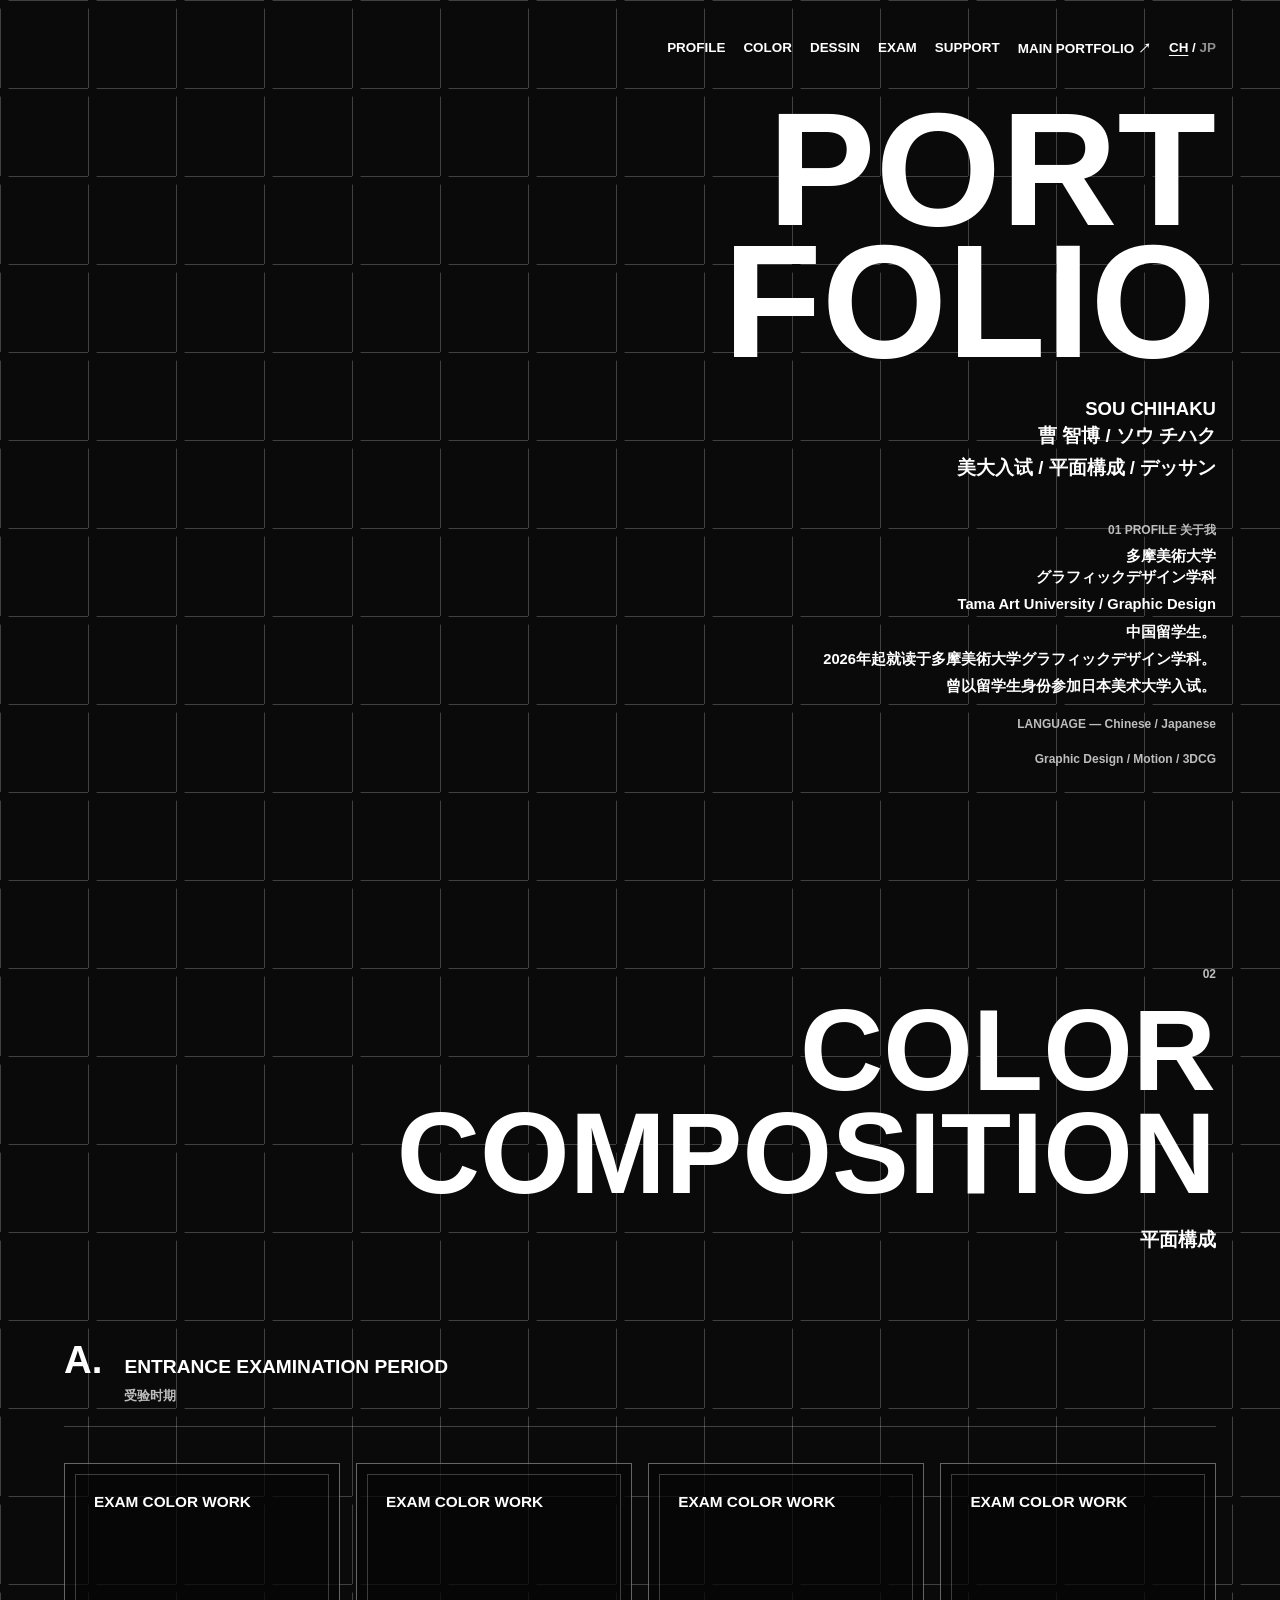
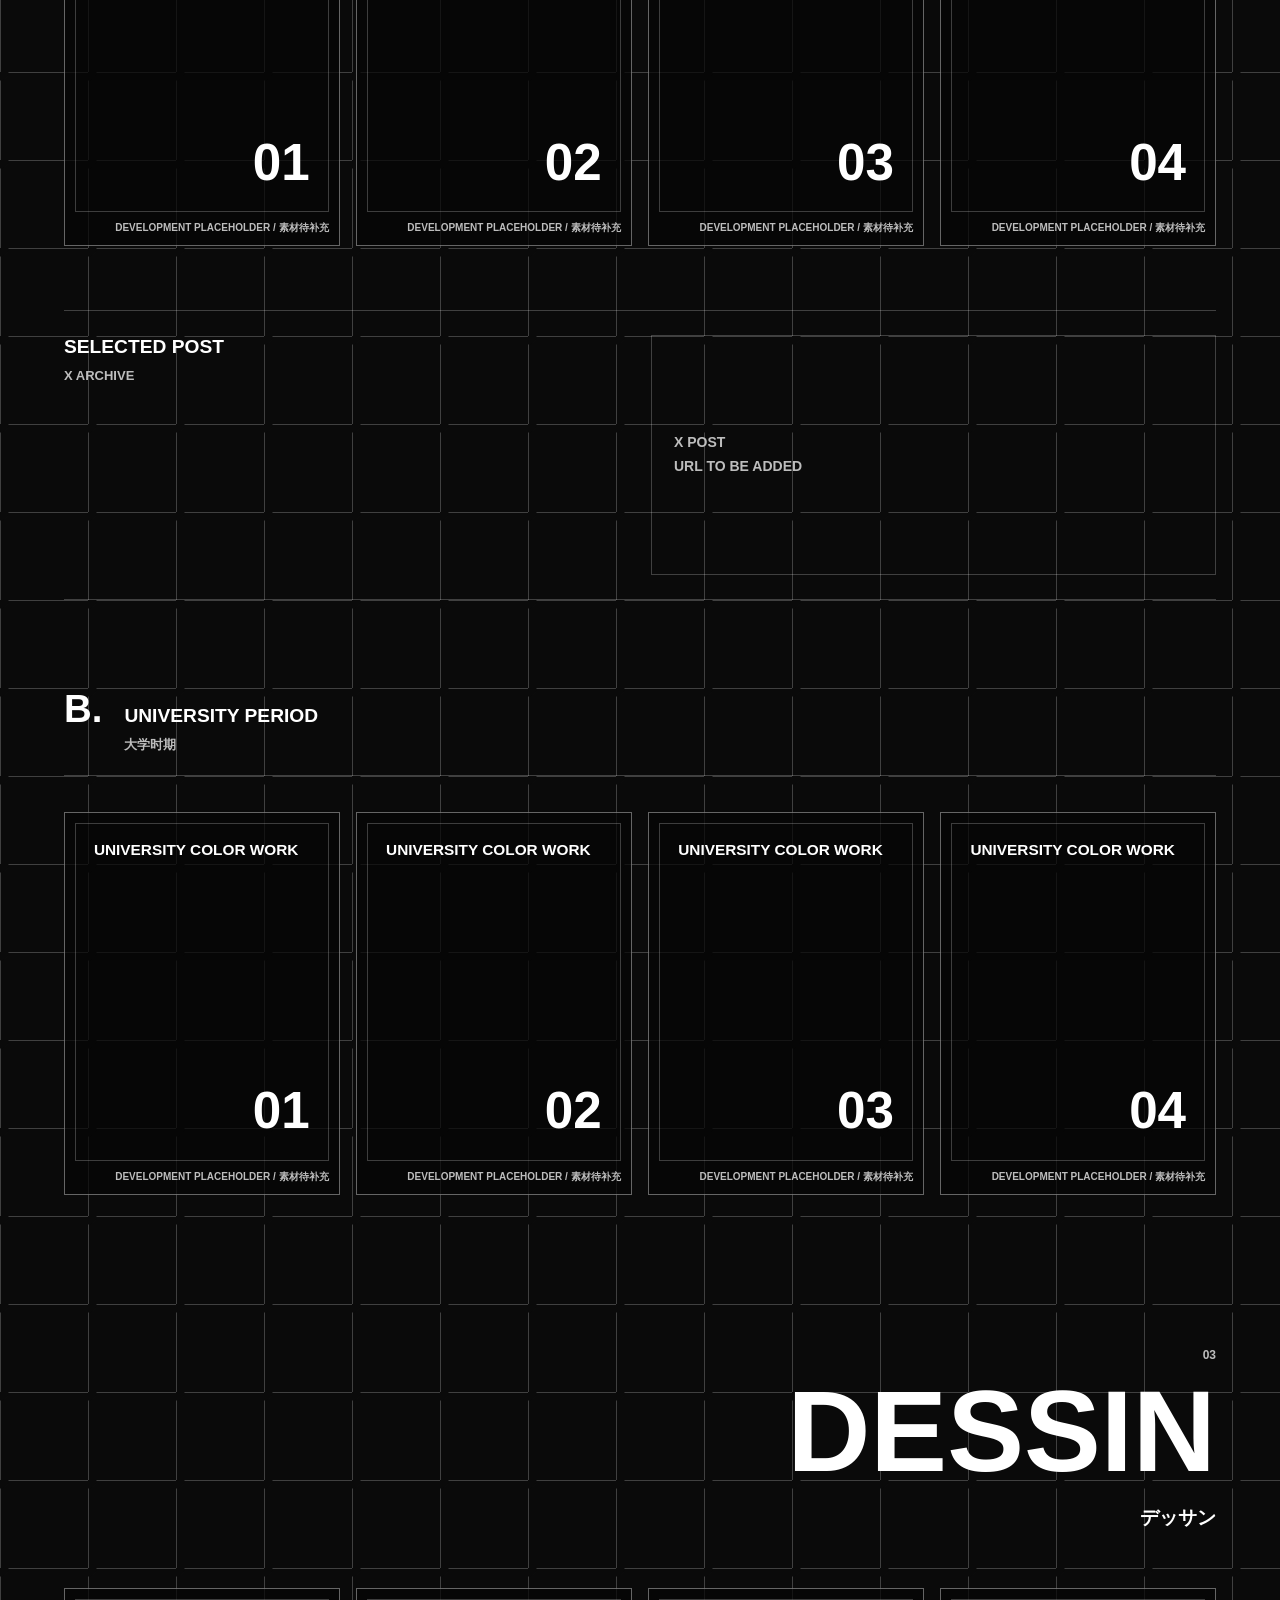
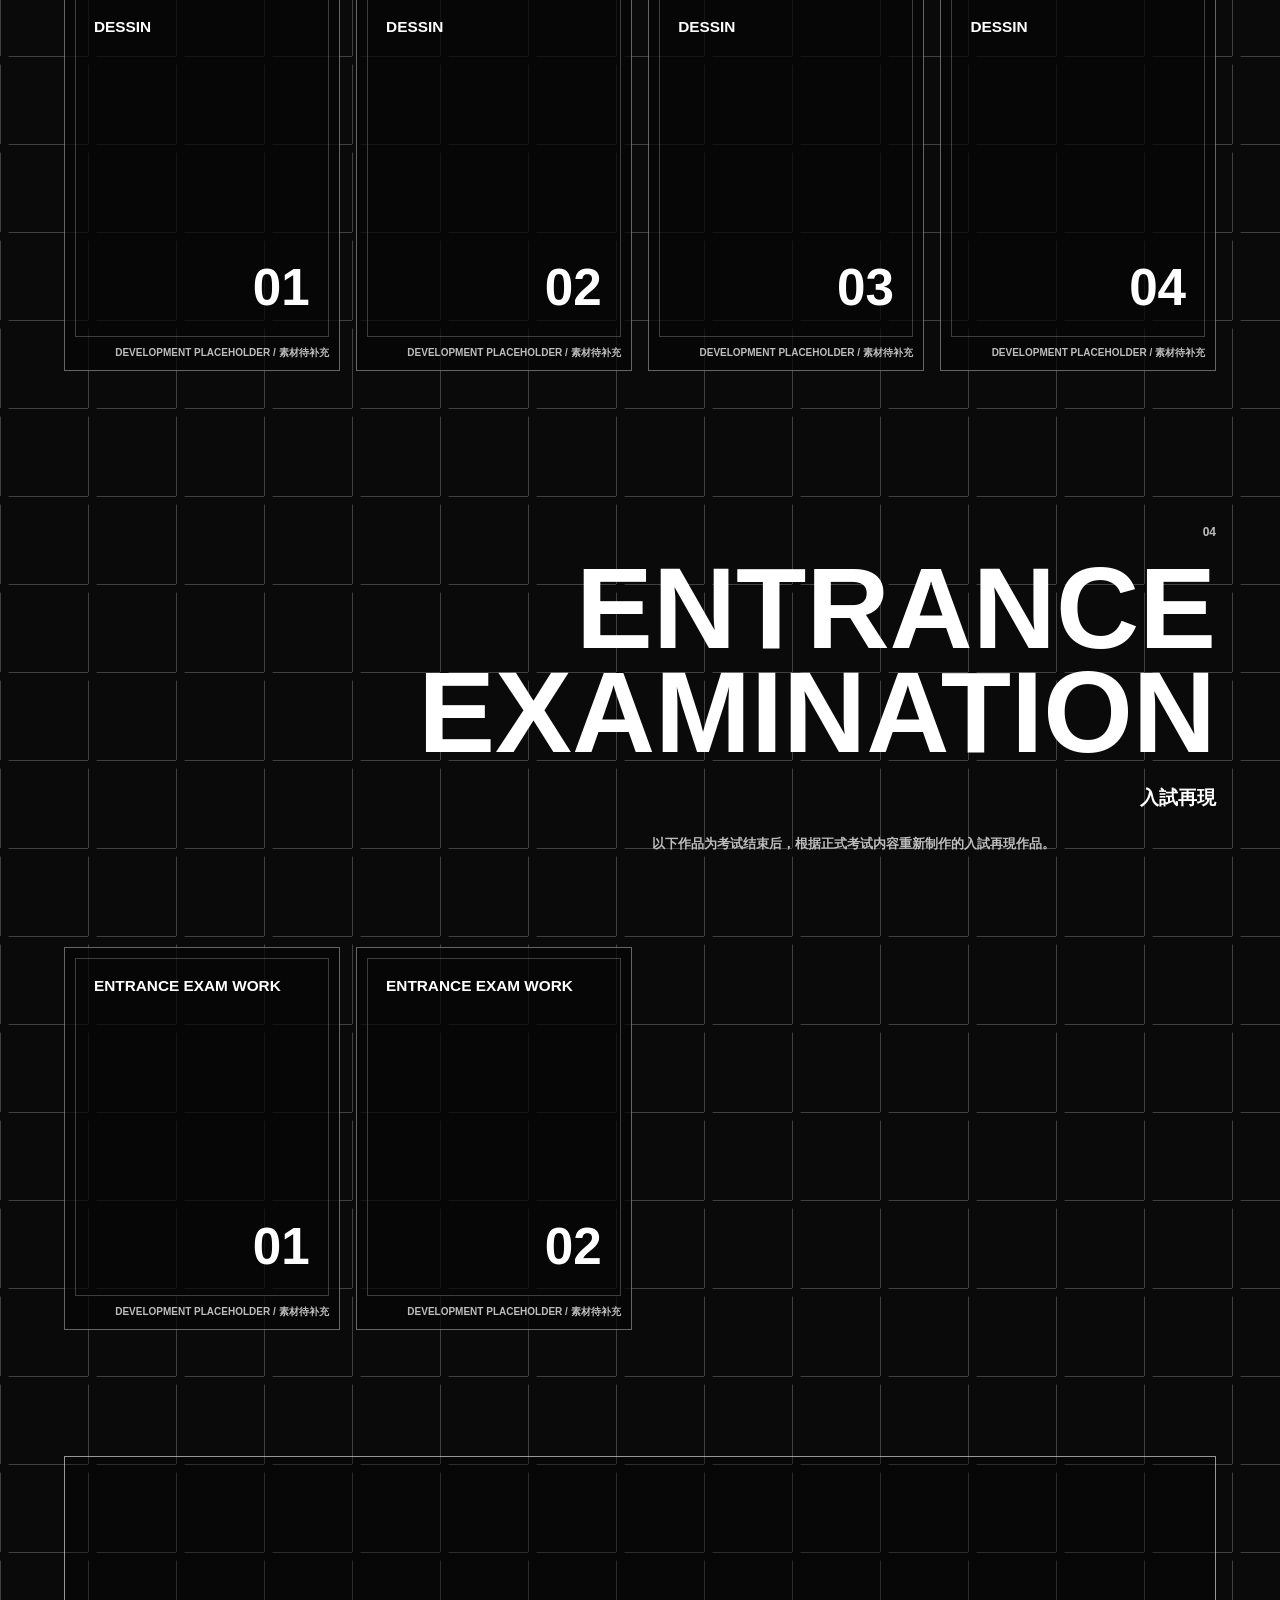
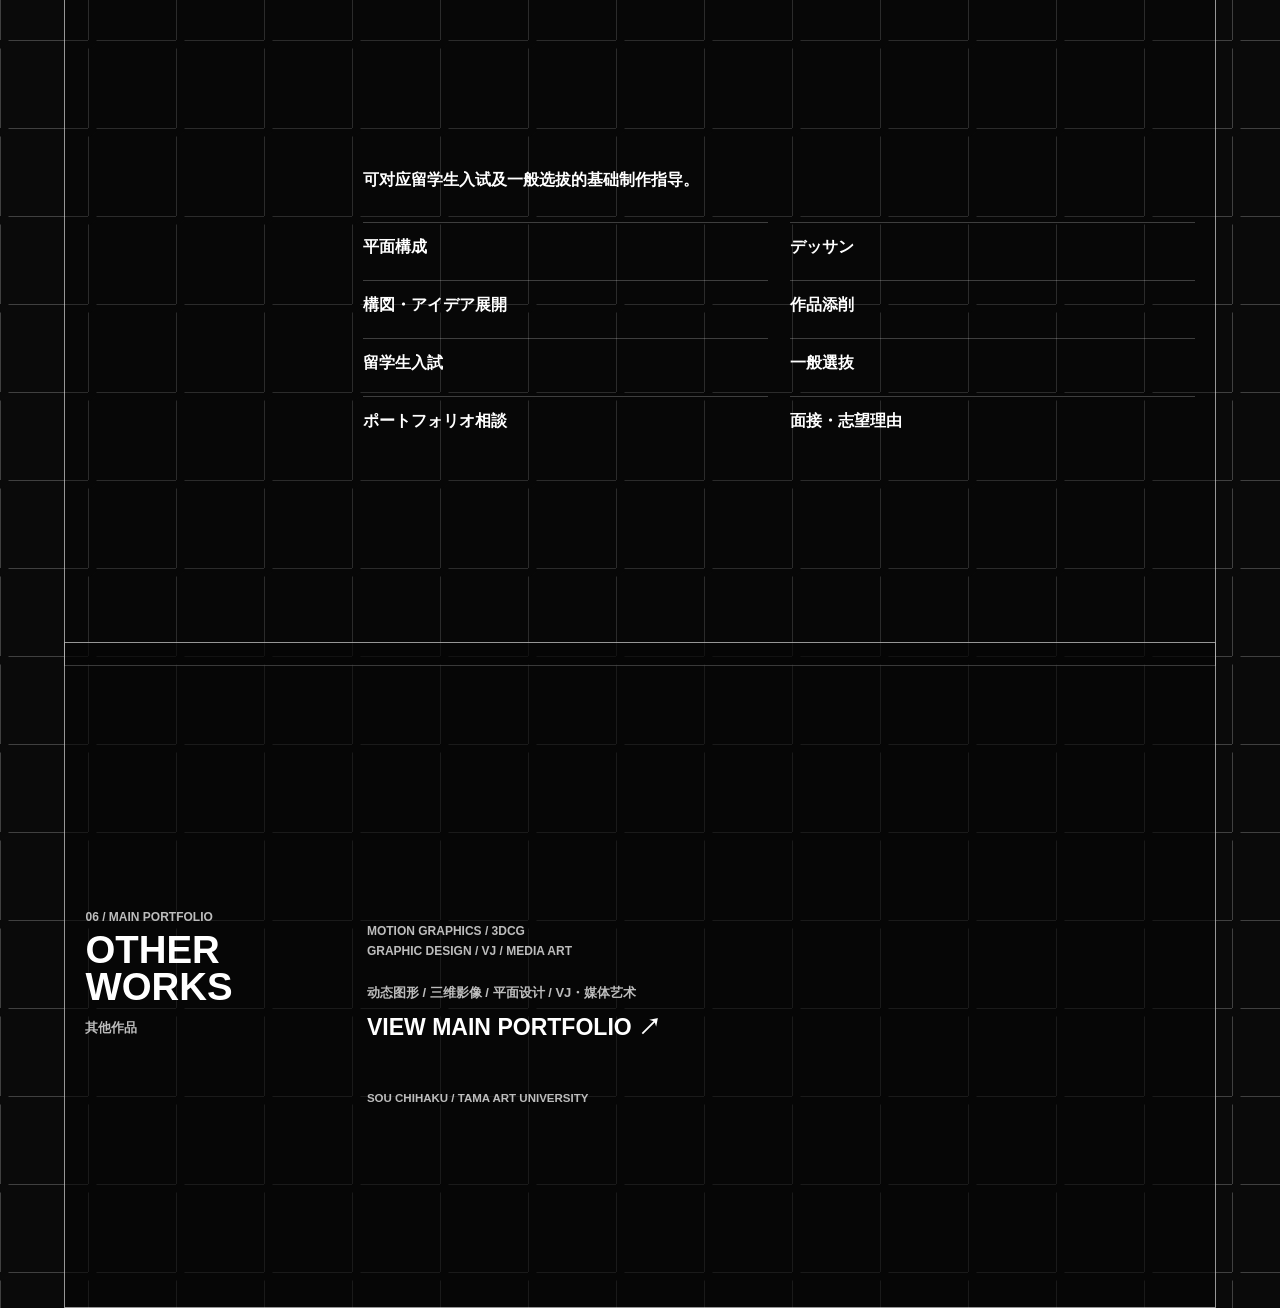
==== commit 3f28996b: "Split exam portfolio into Chinese and Japanese language pages" ====
--- a/index.html
+++ b/index.html
@@ -1,89 +1,11 @@
 <!doctype html>
-<html lang="ja">
+<html lang="zh-CN">
 <head>
   <meta charset="utf-8">
   <meta name="viewport" content="width=device-width, initial-scale=1">
-  <title>SOU CHIHAKU | 美大受験・入试作品集</title>
-  <meta name="description" content="多摩美術大学グラフィックデザイン学科在籍。平面構成・デッサン・入試再現。曹智博的美术大学入试作品集与可指导内容。">
-  <link rel="icon" href="favicon.svg" type="image/svg+xml">
-  <link rel="stylesheet" href="styles.css">
-  <link rel="stylesheet" href="exam.css">
-  <script src="works.js" defer></script>
-  <script src="exam.js" defer></script>
+  <title>SOU CHIHAKU | 美大入试作品集</title>
+  <script>location.replace('/ch/' + location.search + location.hash);</script>
+  <noscript><meta http-equiv="refresh" content="0;url=/ch/"></noscript>
 </head>
-<body>
-<a class="skip-link back-link" href="#profile">本文へ / 跳至正文</a>
-<main class="poster" id="top" aria-label="SOU CHIHAKU exam portfolio">
-  <div class="grid-field" aria-hidden="true"></div>
-  <header class="site-header">
-    <nav class="nav" aria-label="Portfolio navigation">
-      <a href="#profile">PROFILE</a><a href="#color">COLOR</a><a href="#dessin">DESSIN</a><a href="#exam">EXAM</a><a href="#support">SUPPORT</a><a href="https://souchihaku.works" target="_blank" rel="noopener">MAIN PORTFOLIO ↗</a>
-    </nav>
-  </header>
-  <section class="intro" id="profile" aria-label="01 Profile / プロフィール / 关于我">
-    <h1>PORT<br>FOLIO</h1>
-    <div class="hero-name"><p>SOU CHIHAKU</p><p>曹 智博 / ソウ チハク</p></div>
-    <p class="hero-role"><span lang="ja">美大受験 / 平面構成 / デッサン</span><span lang="zh-CN">美大入试 / 色彩构成 / 素描</span></p>
-    <div class="profile-lines">
-      <p class="profile-label">01 PROFILE <span lang="ja">プロフィール</span> / <span lang="zh-CN">关于我</span></p>
-      <p lang="ja">2026年より多摩美術大学<br>グラフィックデザイン学科在籍</p>
-      <p lang="en">Tama Art University / Graphic Design</p>
-      <p lang="zh-CN">目前就读于多摩美术大学平面设计学科。</p>
-      <p lang="ja">中国人留学生として日本の美術大学入試を経験。</p>
-      <p lang="zh-CN">以中国留学生身份参加日本美术大学入试。</p>
-      <p class="profile-label">LANGUAGE — Chinese / Japanese<br><span lang="zh-CN">中文</span> / <span lang="ja">日本語</span></p>
-      <p class="profile-label">Graphic Design / Motion / 3DCG</p>
-    </div>
-  </section>
-  <section class="project-detail category-page exam-section" id="color" aria-labelledby="color-title">
-    <header class="section-heading"><span class="section-number">02</span><h2 id="color-title">COLOR<br>COMPOSITION</h2><p><span lang="ja">平面構成</span> / <span lang="zh-CN">色彩构成</span></p></header>
-    <section class="work-group" aria-labelledby="exam-color-title">
-      <header class="period-heading"><span>A.</span><div><h3 id="exam-color-title">ENTRANCE EXAMINATION PERIOD</h3><p><span lang="ja">受験期</span> / <span lang="zh-CN">入试时期</span></p></div></header>
-      <div class="dessin-gallery" data-works="examColor" aria-label="受験期の平面構成 / 入试时期色彩构成"></div>
-      <aside class="x-archive" aria-labelledby="x-title">
-        <div class="x-heading"><h3 id="x-title">SELECTED POST</h3><p>X ARCHIVE</p></div>
-        <div class="x-content"><div id="x-embed"></div><p class="x-status" id="x-status" role="status">X POST<br>URL TO BE ADDED</p><a id="x-fallback" class="back-link" target="_blank" rel="noopener" hidden>View on X ↗</a></div>
-      </aside>
-    </section>
-    <section class="work-group" aria-labelledby="university-color-title">
-      <header class="period-heading"><span>B.</span><div><h3 id="university-color-title">UNIVERSITY PERIOD</h3><p><span lang="ja">大学制作</span> / <span lang="zh-CN">大学时期</span></p></div></header>
-      <div class="dessin-gallery" data-works="universityColor" aria-label="大学制作の平面構成 / 大学时期色彩构成"></div>
-    </section>
-  </section>
-  <section class="project-detail category-page exam-section" id="dessin" aria-labelledby="dessin-title">
-    <header class="section-heading"><span class="section-number">03</span><h2 id="dessin-title">DESSIN</h2><p><span lang="ja">デッサン</span> / <span lang="zh-CN">素描</span></p></header>
-    <div class="dessin-gallery" data-works="dessin" aria-label="デッサン作品 / 素描作品"></div>
-  </section>
-  <section class="project-detail category-page exam-section" id="exam" aria-labelledby="exam-title">
-    <header class="section-heading"><span class="section-number">04</span><h2 id="exam-title">ENTRANCE<br>EXAMINATION</h2><p><span lang="ja">入試再現</span> / <span lang="zh-CN">入试再现</span></p></header>
-    <div class="category-description"><p lang="ja">入試本番終了後、試験内容をもとに再現した作品です。</p><p lang="zh-CN">以下作品为考试结束后，根据正式考试内容重新制作的入试再现作品。</p></div>
-    <div class="dessin-gallery" data-works="entranceExam" aria-label="入試再現作品 / 入试再现作品"></div>
-  </section>
-  <section class="about-section support-section" id="support" aria-labelledby="support-title">
-    <div class="about-heading"><span>05</span><h2 id="support-title">SUPPORT</h2><p><span lang="ja">指導可能内容</span><br><span lang="zh-CN">可指导内容</span></p></div>
-    <div class="about-copy support-copy">
-      <div class="support-intro"><p lang="ja">留学生入試に加え、一般選抜に向けた基礎的な実技制作にも対応できます。</p><p lang="zh-CN">可提供留学生入试及一般入试的基础制作指导。</p></div>
-      <dl class="support-list">
-        <div><dt lang="ja">平面構成</dt><dd lang="zh-CN">色彩构成</dd></div>
-        <div><dt lang="ja">デッサン</dt><dd lang="zh-CN">素描</dd></div>
-        <div><dt lang="ja">構図・アイデア展開</dt><dd lang="zh-CN">构图与创意展开</dd></div>
-        <div><dt lang="ja">作品添削</dt><dd lang="zh-CN">作品修改建议</dd></div>
-        <div><dt lang="ja">留学生入試</dt><dd lang="zh-CN">留学生入试</dd></div>
-        <div><dt lang="ja">一般選抜</dt><dd lang="zh-CN">一般入试</dd></div>
-        <div><dt lang="ja">ポートフォリオ相談</dt><dd lang="zh-CN">作品集咨询</dd></div>
-        <div><dt lang="ja">面接・志望理由</dt><dd lang="zh-CN">面试 / 志望理由</dd></div>
-      </dl>
-    </div>
-  </section>
-  <footer class="footer" id="other-works" aria-labelledby="other-title">
-    <div class="contact-title"><span>06 / MAIN PORTFOLIO</span><h2 id="other-title">OTHER<br>WORKS</h2><p><span lang="ja">その他の作品</span> / <span lang="zh-CN">其他作品</span></p></div>
-    <div class="contact-main other-main"><div class="contact-block"><span>Motion Graphics / 3DCG<br>Graphic Design / VJ / Media Art</span><p lang="zh-CN">动态图形 / 三维影像 / 平面设计 / VJ・媒体艺术</p><a href="https://souchihaku.works" target="_blank" rel="noopener">VIEW MAIN PORTFOLIO ↗</a></div></div>
-    <p class="contact-school">SOU CHIHAKU / TAMA ART UNIVERSITY</p>
-  </footer>
-  <noscript><p class="no-script" lang="zh-CN">作品列表与图片预览需要 JavaScript。目前作品素材及 X Post URL 待补充。</p></noscript>
-</main>
-<div class="image-preview" role="dialog" aria-modal="true" aria-label="作品プレビュー / 作品预览" aria-hidden="true" inert>
-  <button class="preview-close" type="button" aria-label="閉じる / 关闭预览">BACK</button><img alt=""><p></p>
-</div>
-</body>
+<body><a href="/ch/">进入中文版</a></body>
 </html>
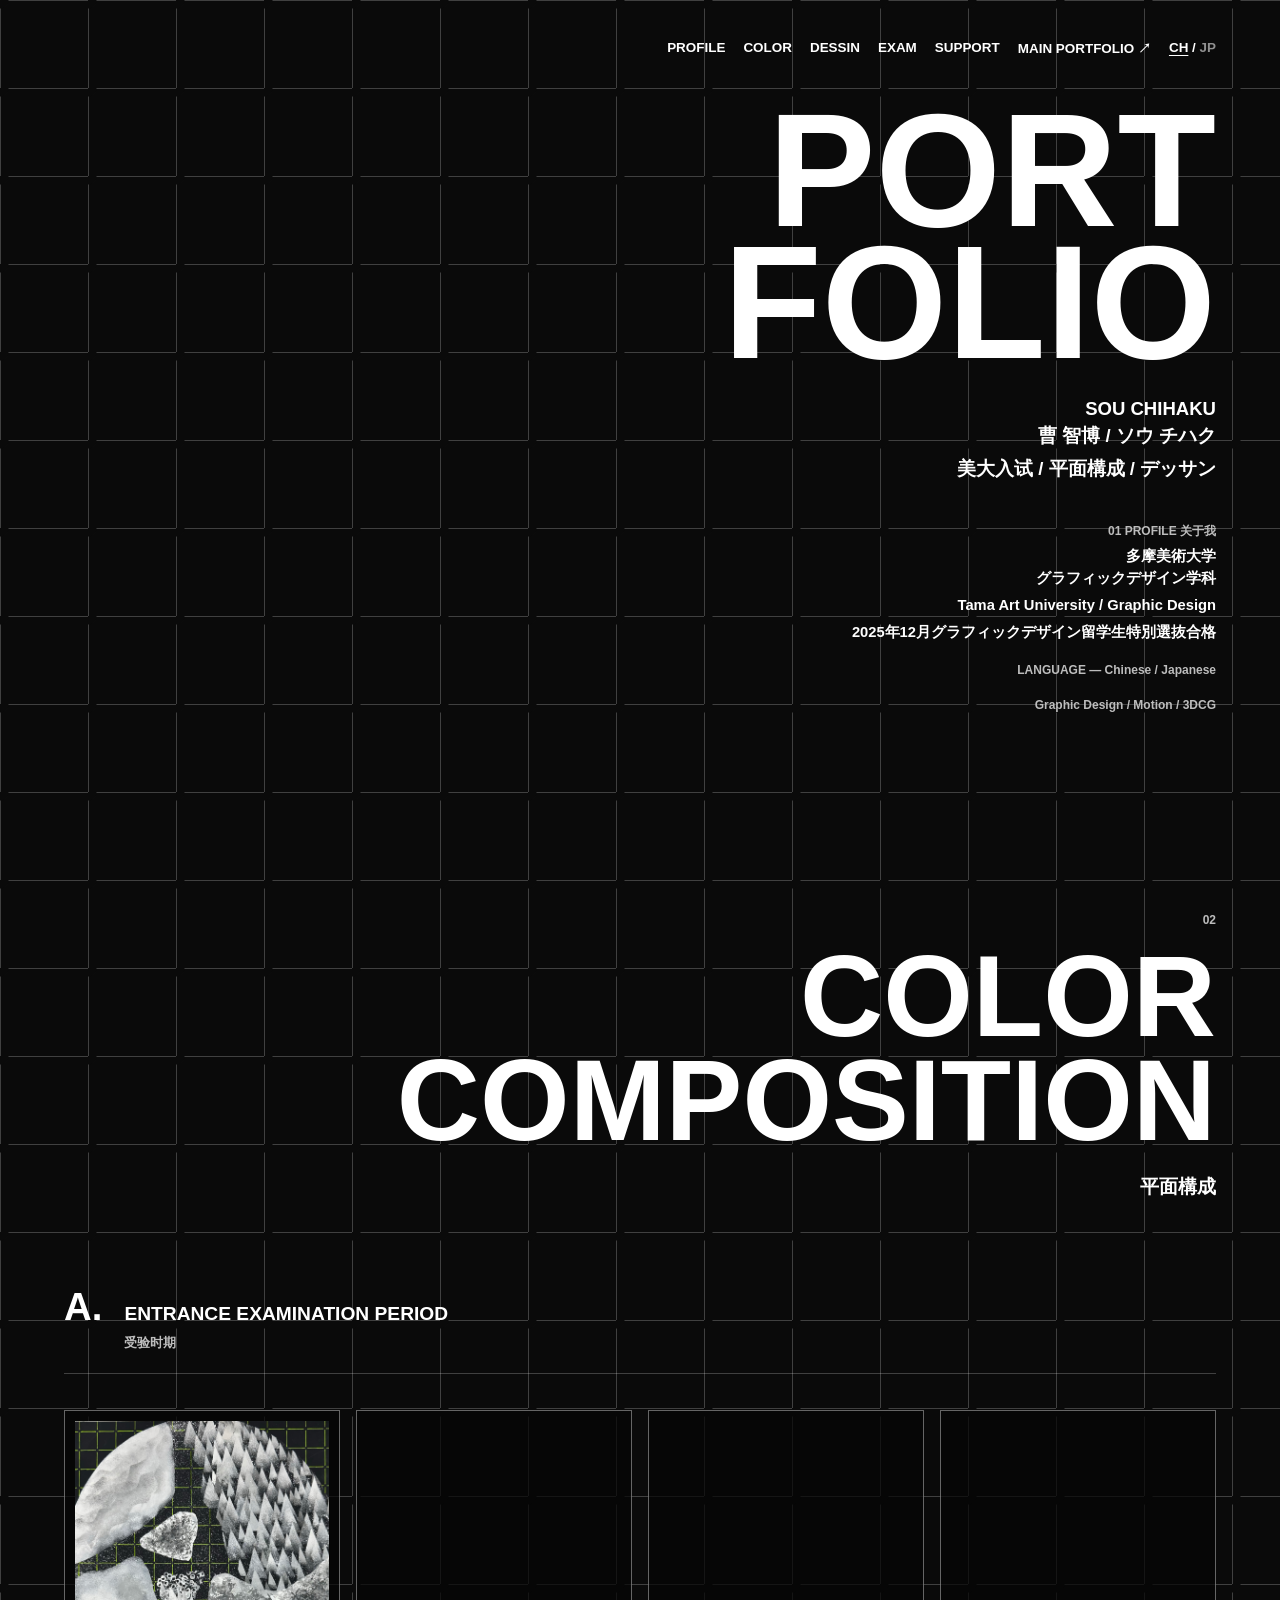
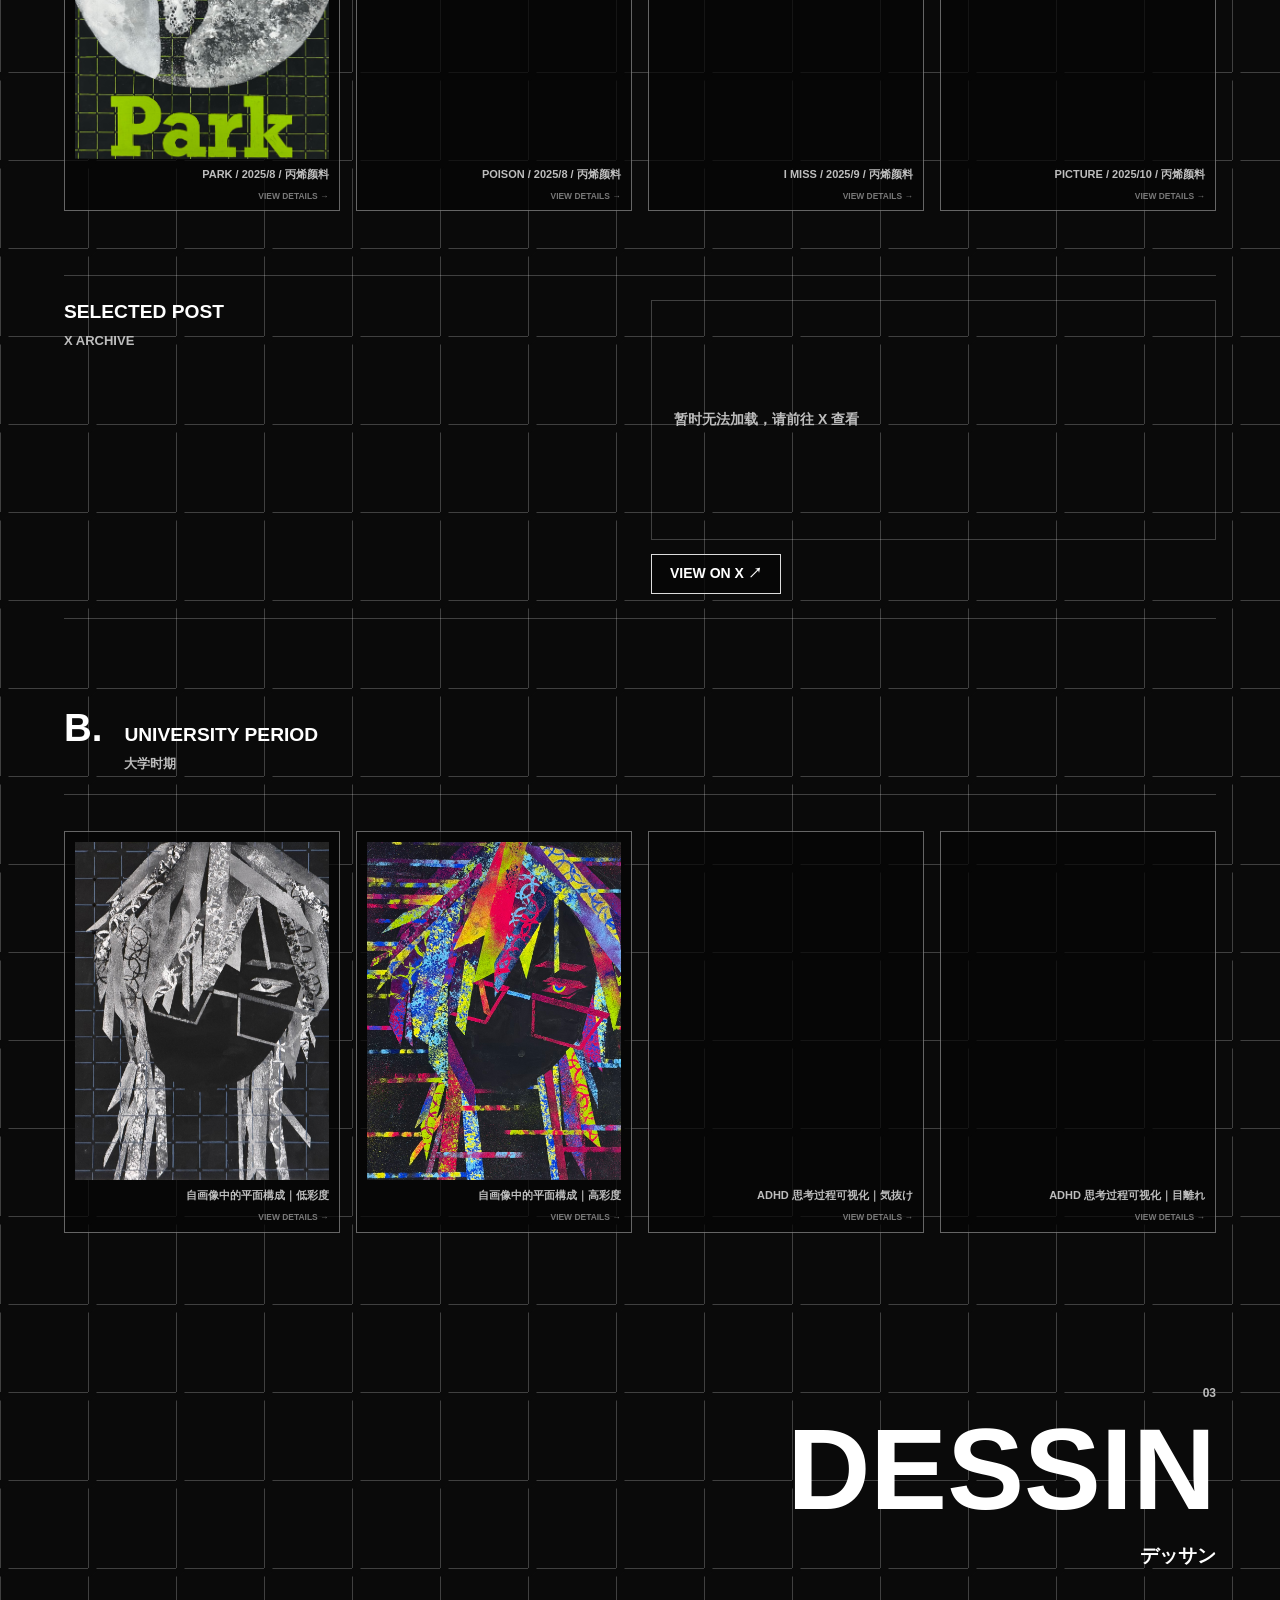
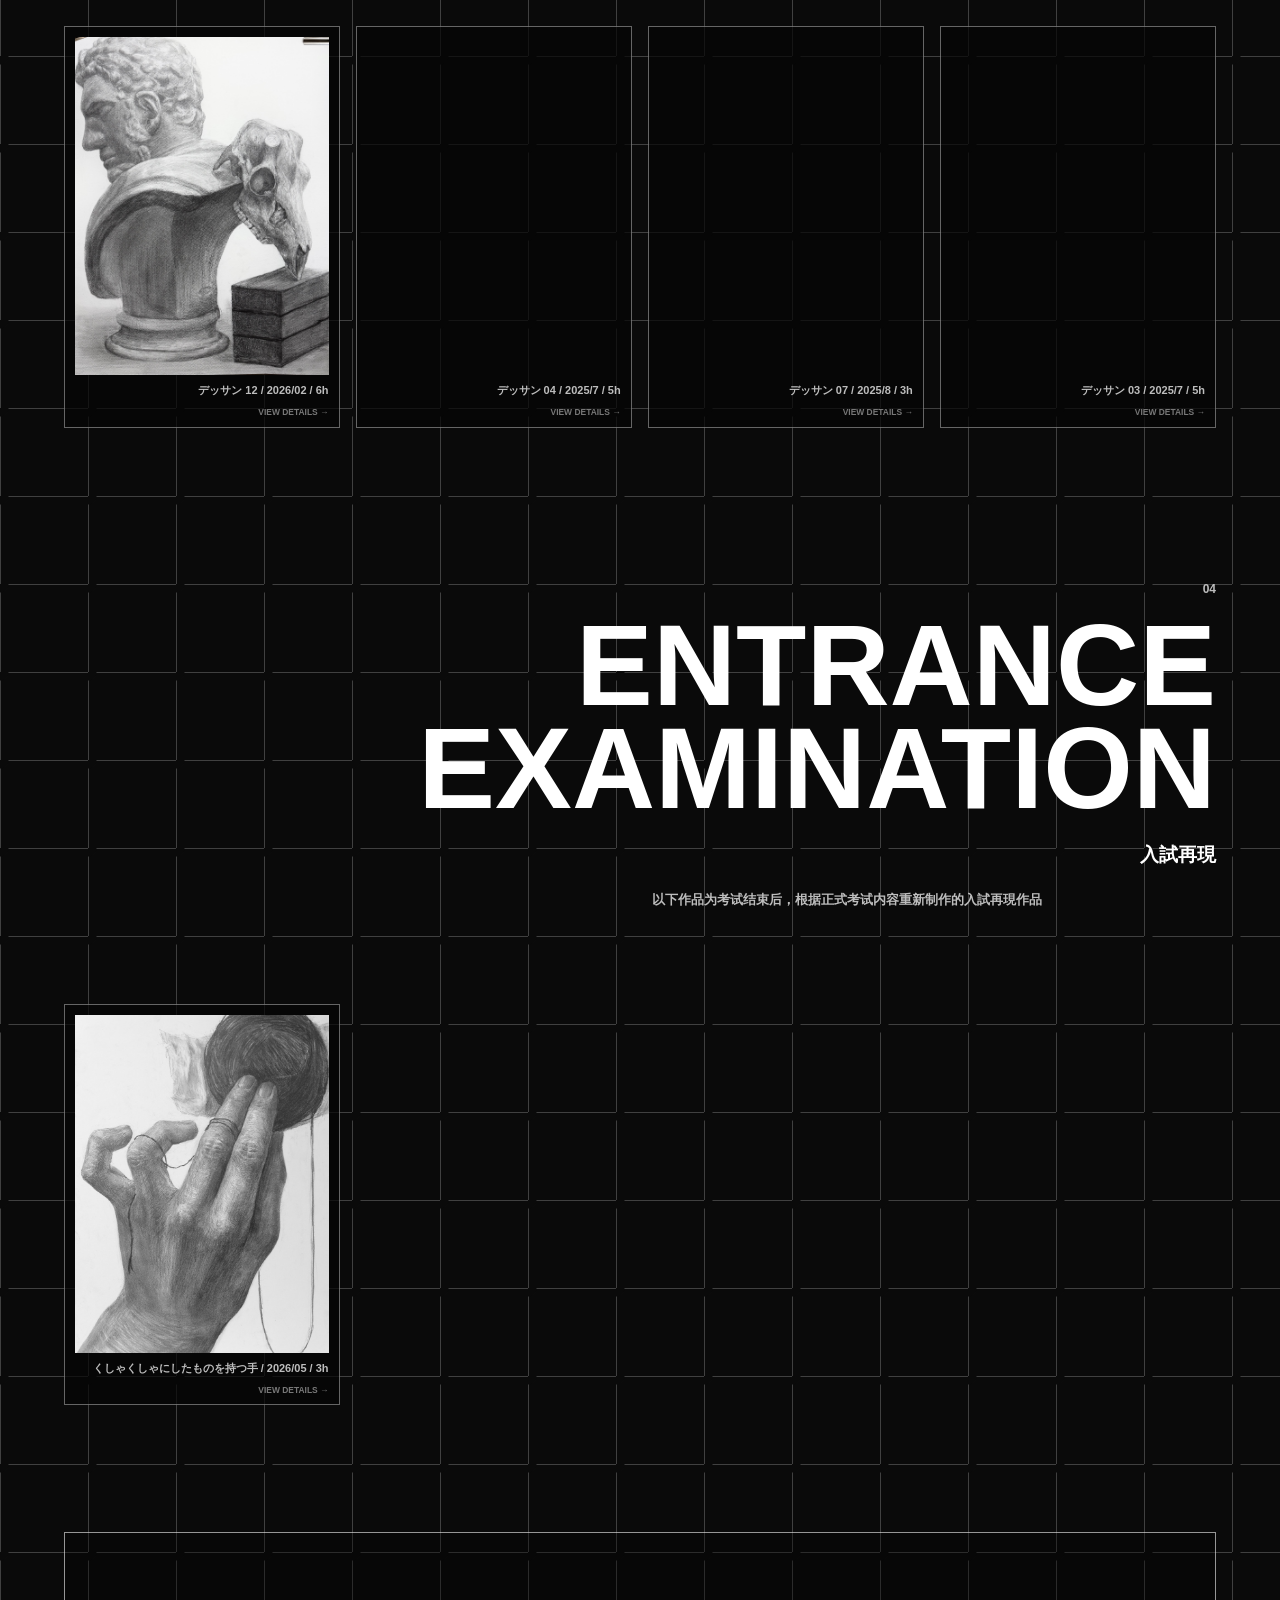
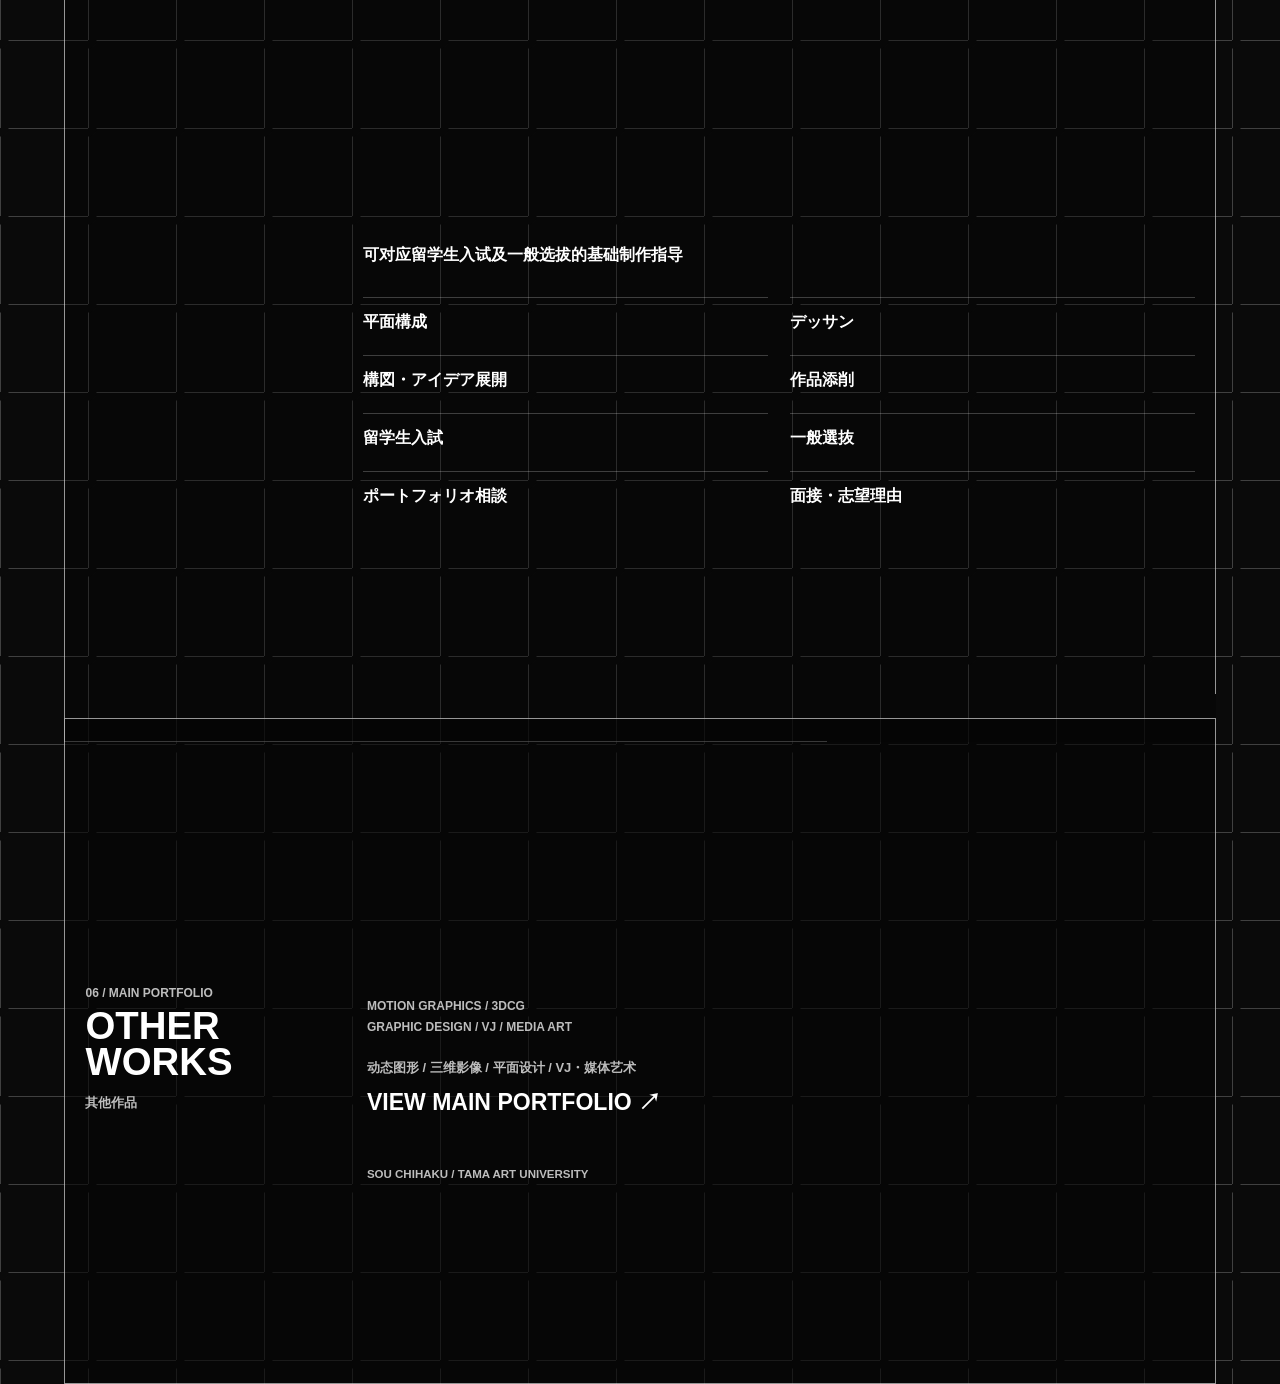
==== commit 0872dba6: "chore: prepare exam portfolio for GitHub Pages" ====
--- a/index.html
+++ b/index.html
@@ -4,8 +4,8 @@
   <meta charset="utf-8">
   <meta name="viewport" content="width=device-width, initial-scale=1">
   <title>SOU CHIHAKU | 美大入试作品集</title>
-  <script>location.replace('/ch/' + location.search + location.hash);</script>
-  <noscript><meta http-equiv="refresh" content="0;url=/ch/"></noscript>
+  <script>location.replace(new URL('ch/', location.href).pathname + location.search + location.hash);</script>
+  <noscript><meta http-equiv="refresh" content="0;url=ch/"></noscript>
 </head>
-<body><a href="/ch/">进入中文版</a></body>
+<body><a href="ch/">进入中文版</a></body>
 </html>
